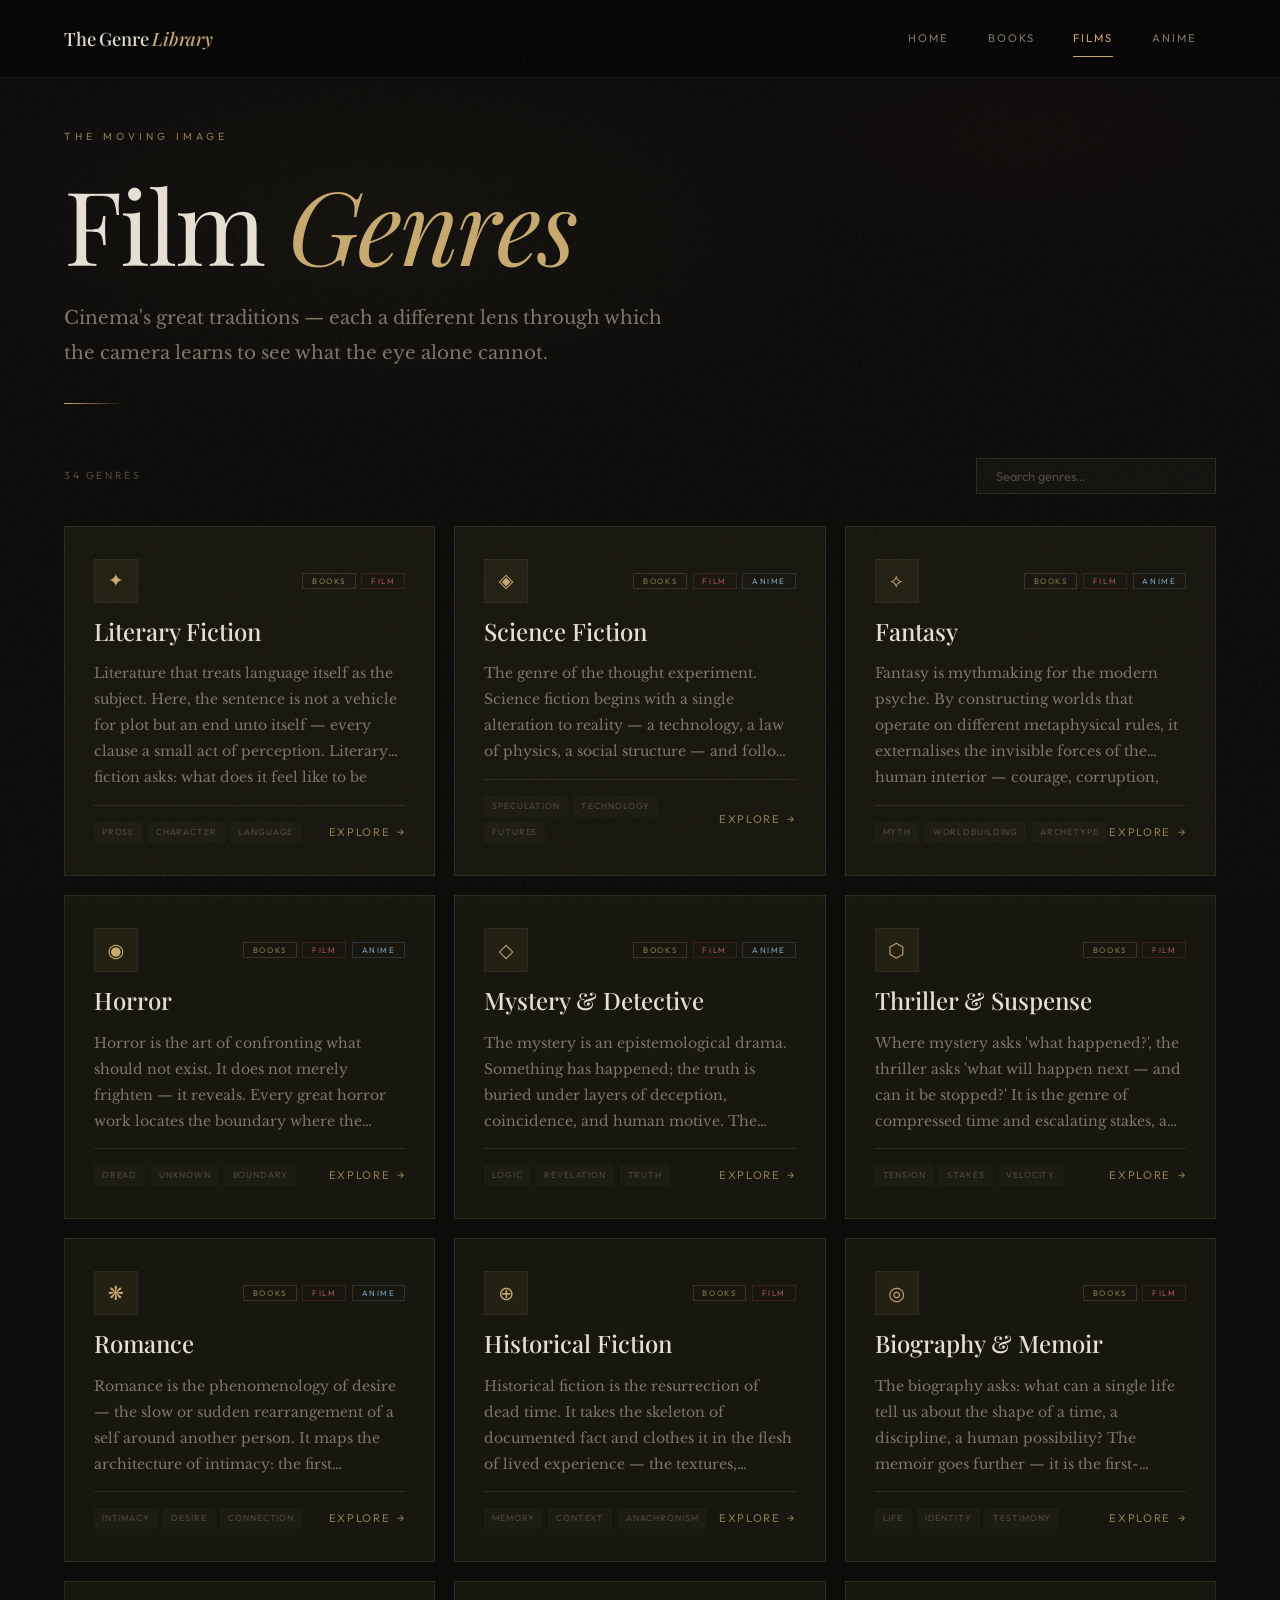
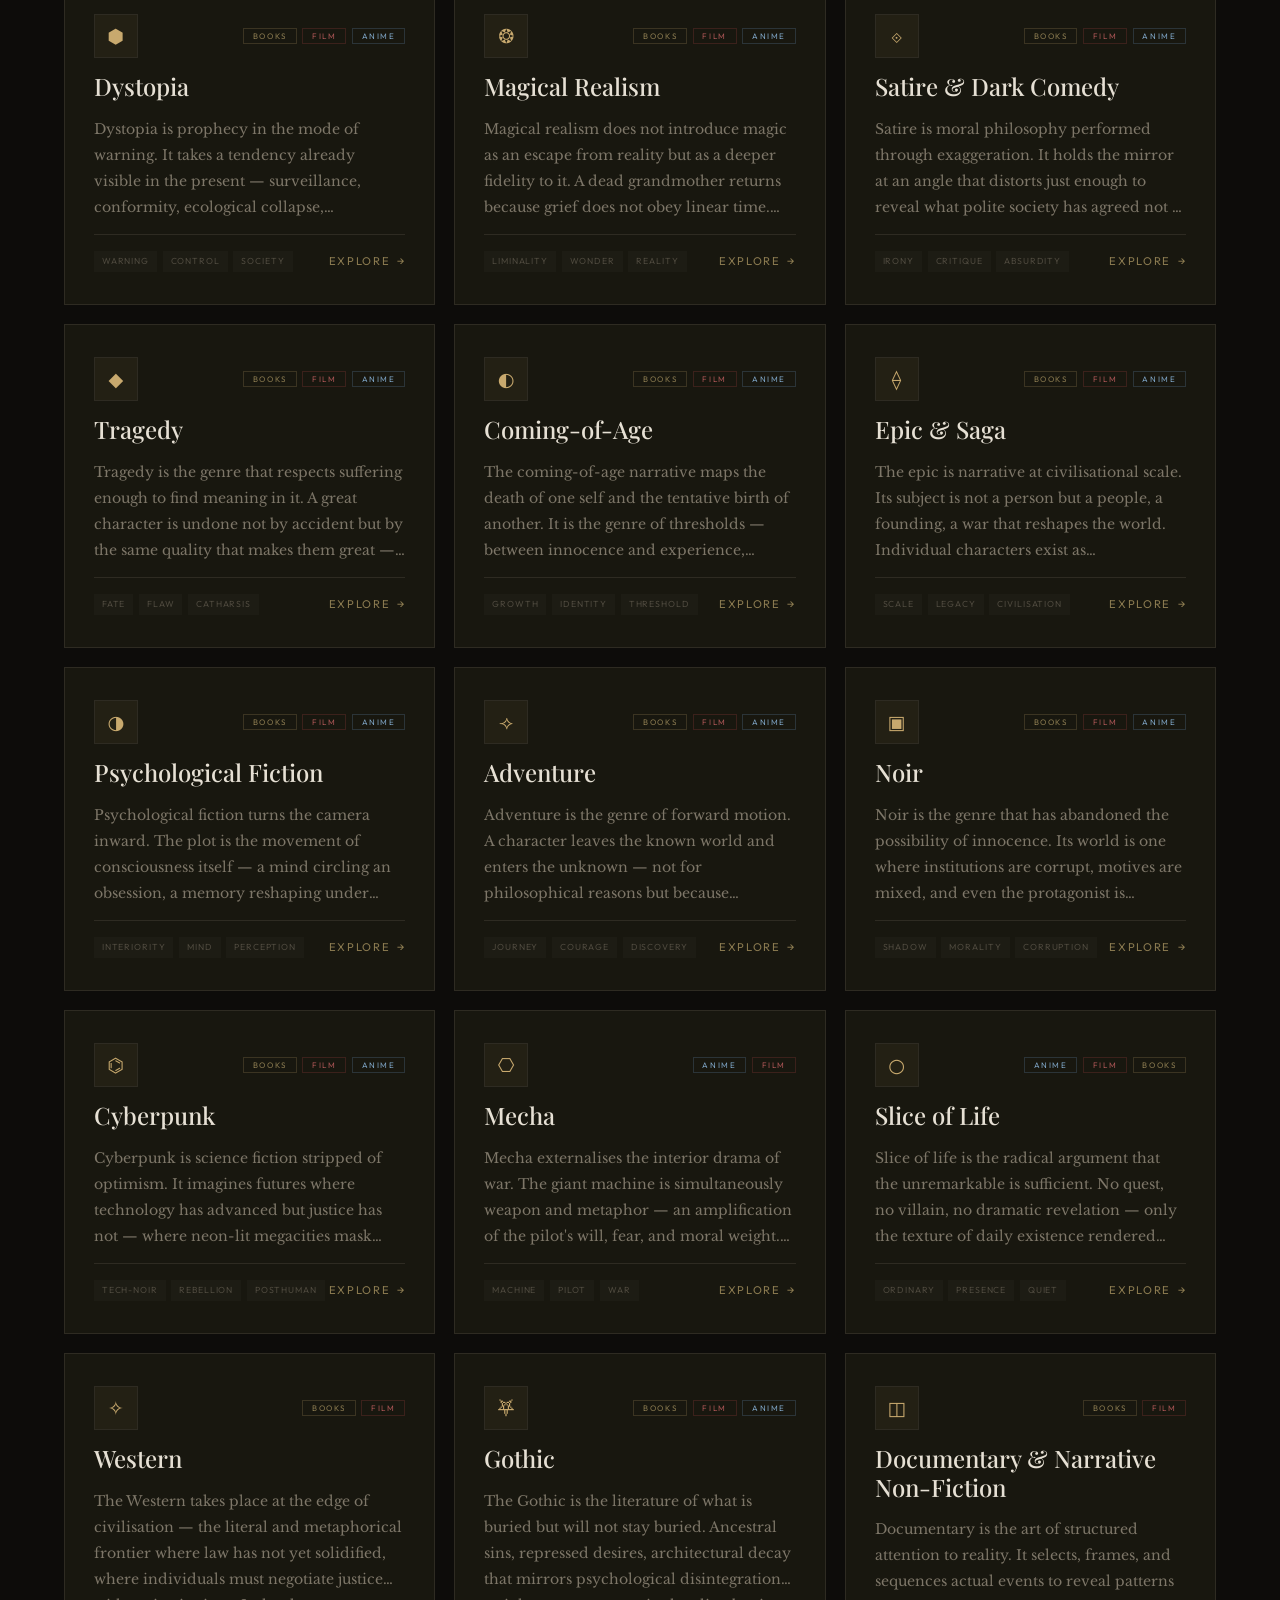
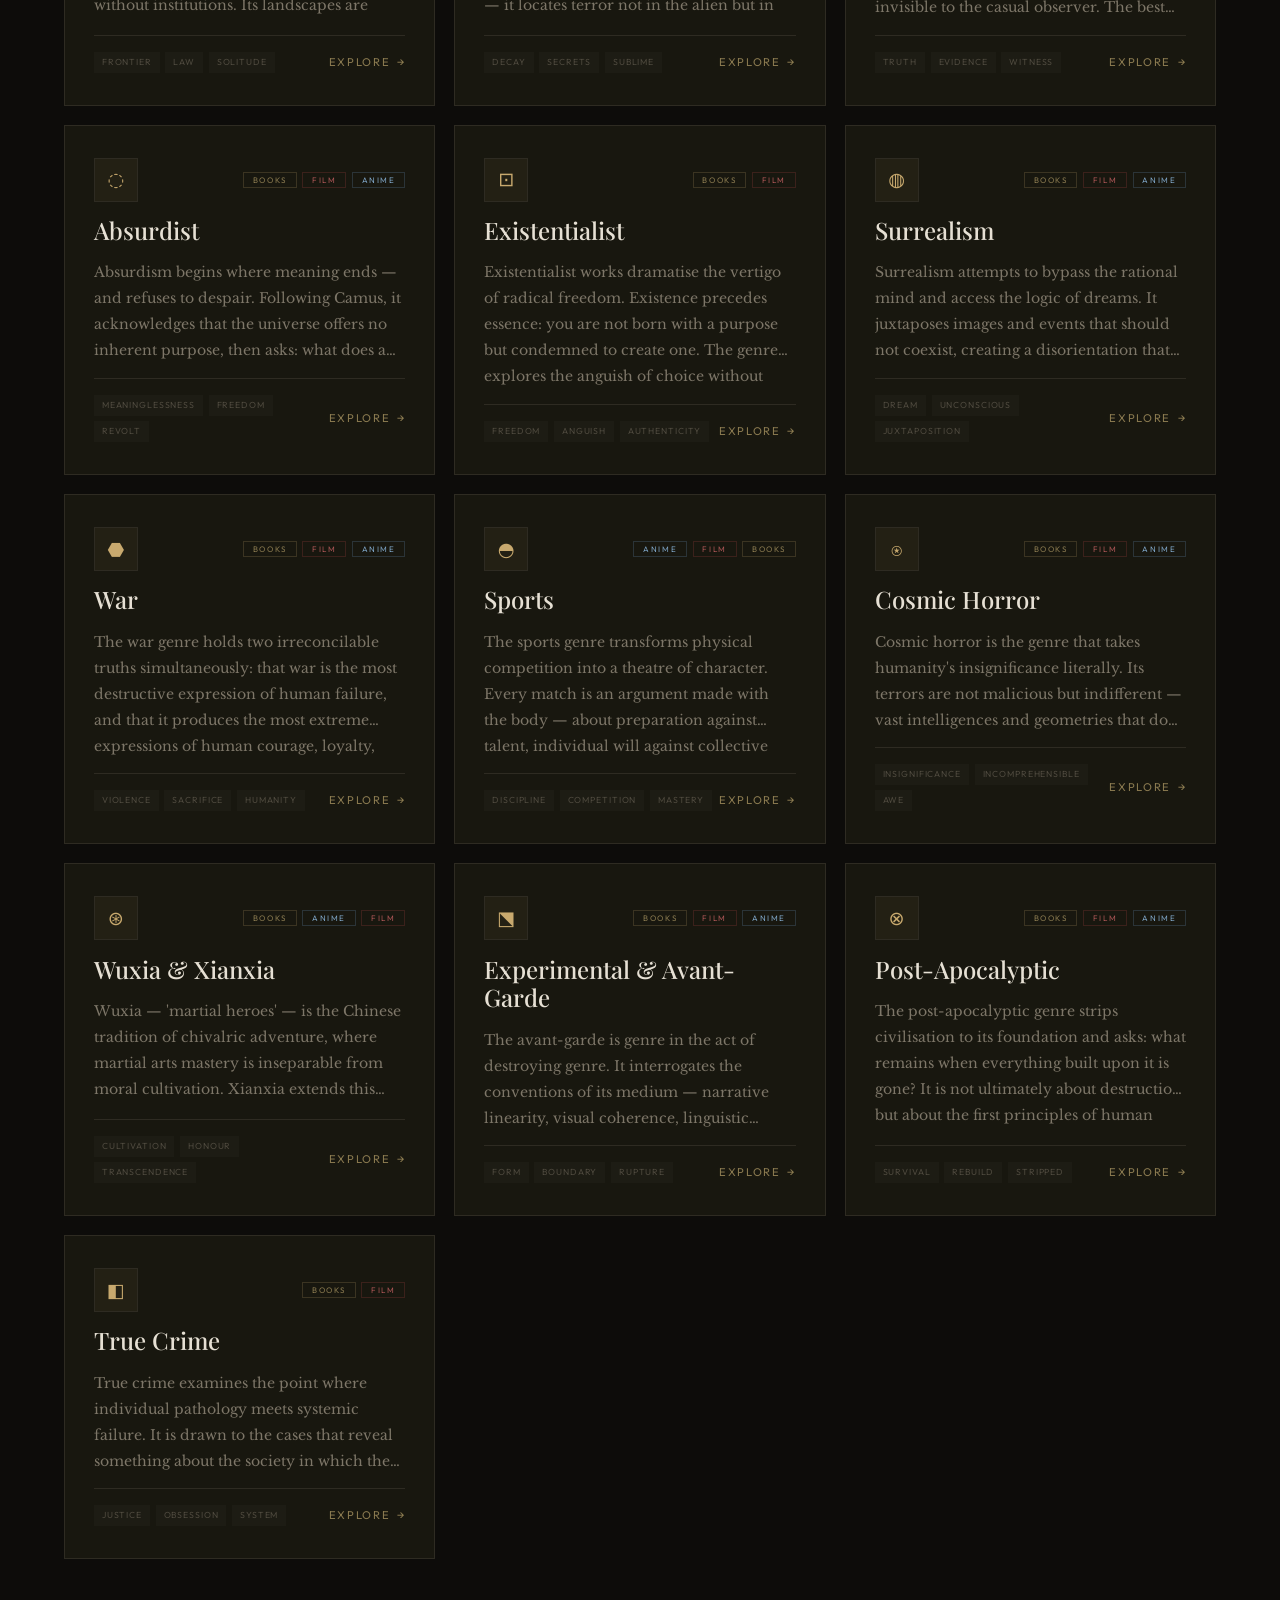
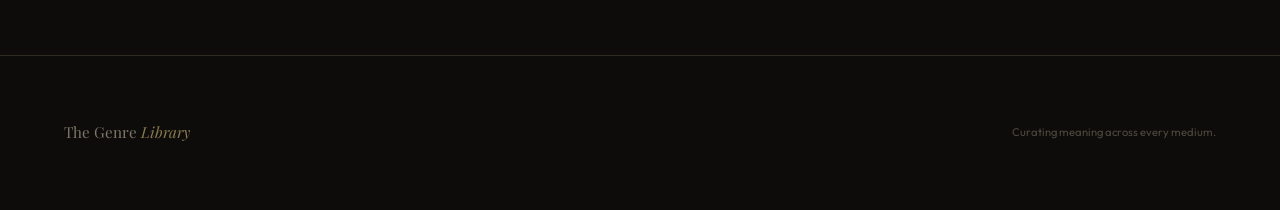
==== films.html @ d83ec00e "Rename Films.html to films.html" ====
<!DOCTYPE html>
<html lang="en">
<head>
  <meta charset="UTF-8">
  <meta name="viewport" content="width=device-width, initial-scale=1.0">
  <title>Film Genres — The Genre Library</title>
  <style>
/* ═══════════════════════════════════════════
   THE GENRE LIBRARY — Global Stylesheet
   Aesthetic: Literary Editorial / Art-House Cinema
   ═══════════════════════════════════════════ */

@import url('https://fonts.googleapis.com/css2?family=Playfair+Display:ital,wght@0,400;0,500;0,600;0,700;0,800;1,400;1,500;1,600&family=Libre+Baskerville:ital,wght@0,400;0,700;1,400&family=Outfit:wght@200;300;400;500;600;700&display=swap');

*, *::before, *::after { margin: 0; padding: 0; box-sizing: border-box; }

:root {
  --bg-deep: #080706;
  --bg: #0d0c0a;
  --bg-elevated: #141310;
  --bg-card: #18170f;
  --bg-card-hover: #1e1d14;
  --surface: #222018;
  --border: #2e2b22;
  --border-light: #3a362a;
  --gold: #c8a96e;
  --gold-bright: #dfc08a;
  --gold-dim: #8a7a50;
  --gold-faint: rgba(200,169,110,0.06);
  --crimson: #8b3a3a;
  --crimson-soft: #a85454;
  --text: #e6e0d4;
  --text-secondary: #b5ad9e;
  --text-dim: #7d7668;
  --text-muted: #4e493e;
  --display: 'Playfair Display', Georgia, serif;
  --serif: 'Libre Baskerville', Georgia, serif;
  --sans: 'Outfit', system-ui, sans-serif;
  --ease-out-expo: cubic-bezier(0.16, 1, 0.3, 1);
  --ease-out-quart: cubic-bezier(0.25, 1, 0.5, 1);
}

html {
  scroll-behavior: smooth;
  scrollbar-width: thin;
  scrollbar-color: var(--gold-dim) var(--bg);
}

body {
  background: var(--bg);
  color: var(--text);
  font-family: var(--sans);
  line-height: 1.7;
  -webkit-font-smoothing: antialiased;
  -moz-osx-font-smoothing: grayscale;
  overflow-x: hidden;
  min-height: 100vh;
}

/* ── Film Grain Overlay ── */
body::after {
  content: '';
  position: fixed;
  inset: 0;
  pointer-events: none;
  z-index: 9999;
  opacity: 0.025;
  background-image: url("data:image/svg+xml,%3Csvg viewBox='0 0 256 256' xmlns='http://www.w3.org/2000/svg'%3E%3Cfilter id='n'%3E%3CfeTurbulence type='fractalNoise' baseFrequency='0.9' numOctaves='4' stitchTiles='stitch'/%3E%3C/filter%3E%3Crect width='100%25' height='100%25' filter='url(%23n)'/%3E%3C/svg%3E");
  background-repeat: repeat;
}

/* ═══ SELECTION ═══ */
::selection {
  background: var(--gold);
  color: var(--bg);
}

/* ═══ NAVIGATION ═══ */
.site-nav {
  position: fixed;
  top: 0; left: 0; right: 0;
  z-index: 1000;
  display: flex;
  align-items: center;
  justify-content: space-between;
  padding: 1.2rem clamp(1.5rem, 5vw, 4rem);
  background: rgba(8,7,6,0.85);
  backdrop-filter: blur(20px) saturate(1.5);
  -webkit-backdrop-filter: blur(20px) saturate(1.5);
  border-bottom: 1px solid rgba(46,43,34,0.5);
  transition: all 0.4s;
}

.nav-logo {
  font-family: var(--display);
  font-size: 1.15rem;
  font-weight: 500;
  color: var(--text);
  text-decoration: none;
  letter-spacing: -0.01em;
  transition: color 0.3s;
}

.nav-logo em {
  font-style: italic;
  color: var(--gold);
}

.nav-logo:hover { color: var(--gold-bright); }

.nav-links {
  display: flex;
  align-items: center;
  gap: 0;
}

.nav-link {
  font-family: var(--sans);
  font-size: 0.7rem;
  font-weight: 400;
  letter-spacing: 0.18em;
  text-transform: uppercase;
  color: var(--text-dim);
  text-decoration: none;
  padding: 0.6rem 1.2rem;
  position: relative;
  transition: color 0.3s;
}

.nav-link::after {
  content: '';
  position: absolute;
  bottom: 0; left: 1.2rem; right: 1.2rem;
  height: 1px;
  background: var(--gold);
  transform: scaleX(0);
  transform-origin: right;
  transition: transform 0.4s var(--ease-out-expo);
}

.nav-link:hover { color: var(--text-secondary); }
.nav-link:hover::after { transform: scaleX(1); transform-origin: left; }
.nav-link.active { color: var(--gold); }
.nav-link.active::after { transform: scaleX(1); }

/* ── Mobile Nav ── */
.nav-toggle {
  display: none;
  background: none;
  border: none;
  cursor: pointer;
  width: 28px; height: 20px;
  position: relative;
}

.nav-toggle span {
  display: block;
  width: 100%;
  height: 1.5px;
  background: var(--text-dim);
  position: absolute;
  left: 0;
  transition: all 0.3s;
}

.nav-toggle span:nth-child(1) { top: 0; }
.nav-toggle span:nth-child(2) { top: 50%; transform: translateY(-50%); }
.nav-toggle span:nth-child(3) { bottom: 0; }

@media (max-width: 720px) {
  .nav-toggle { display: block; }
  .nav-links {
    position: fixed;
    inset: 0;
    background: rgba(8,7,6,0.97);
    backdrop-filter: blur(30px);
    flex-direction: column;
    justify-content: center;
    gap: 0.5rem;
    opacity: 0;
    pointer-events: none;
    transition: opacity 0.4s;
  }
  .nav-links.open { opacity: 1; pointer-events: all; }
  .nav-link { font-size: 1rem; padding: 1rem 2rem; }
}

/* ═══ PAGE HEADER (medium pages) ═══ */
.page-header {
  padding: clamp(8rem, 14vh, 12rem) clamp(1.5rem, 5vw, 6rem) clamp(3rem, 6vh, 5rem);
  position: relative;
  overflow: hidden;
}

.page-header::before {
  content: '';
  position: absolute;
  inset: 0;
  background:
    radial-gradient(ellipse 50% 60% at 30% 50%, rgba(200,169,110,0.04) 0%, transparent 70%),
    radial-gradient(ellipse 40% 40% at 80% 30%, rgba(139,58,58,0.03) 0%, transparent 60%);
  pointer-events: none;
}

.page-header .header-label {
  font-family: var(--sans);
  font-size: 0.65rem;
  letter-spacing: 0.4em;
  text-transform: uppercase;
  color: var(--gold-dim);
  margin-bottom: 1.5rem;
  opacity: 0;
  animation: fadeUp 0.8s 0.1s forwards;
}

.page-header h1 {
  font-family: var(--display);
  font-size: clamp(3rem, 8vw, 6.5rem);
  font-weight: 400;
  line-height: 1.05;
  letter-spacing: -0.02em;
  opacity: 0;
  animation: fadeUp 0.8s 0.25s forwards;
}

.page-header h1 em {
  font-style: italic;
  color: var(--gold);
}

.page-header .header-desc {
  font-family: var(--serif);
  font-size: clamp(0.95rem, 2vw, 1.15rem);
  font-weight: 400;
  color: var(--text-dim);
  max-width: 600px;
  margin-top: 1.5rem;
  line-height: 1.9;
  opacity: 0;
  animation: fadeUp 0.8s 0.4s forwards;
}

/* horizontal decorative line */
.page-header .header-line {
  width: 60px;
  height: 1px;
  background: linear-gradient(90deg, var(--gold), transparent);
  margin-top: 2rem;
  opacity: 0;
  animation: fadeUp 0.8s 0.55s forwards;
}

/* ═══ GENRE GRID ═══ */
.grid-controls {
  padding: 0 clamp(1.5rem, 5vw, 6rem);
  display: flex;
  align-items: center;
  justify-content: space-between;
  flex-wrap: wrap;
  gap: 1rem;
  margin-bottom: 2rem;
}

.grid-count {
  font-size: 0.65rem;
  letter-spacing: 0.25em;
  text-transform: uppercase;
  color: var(--text-muted);
}

.grid-search {
  background: var(--bg-elevated);
  border: 1px solid var(--border);
  color: var(--text-secondary);
  font-family: var(--sans);
  font-size: 0.8rem;
  padding: 0.55rem 1.2rem;
  width: 240px;
  outline: none;
  transition: border-color 0.3s;
}

.grid-search::placeholder { color: var(--text-muted); }
.grid-search:focus { border-color: var(--gold-dim); }

.genre-grid {
  padding: 0 clamp(1.5rem, 5vw, 6rem) 6rem;
  display: grid;
  grid-template-columns: repeat(auto-fill, minmax(360px, 1fr));
  gap: 1.2rem;
}

@media (max-width: 500px) {
  .genre-grid { grid-template-columns: 1fr; }
}

/* ═══ GENRE CARD ═══ */
.genre-card {
  background: var(--bg-card);
  border: 1px solid var(--border);
  padding: 2rem 1.8rem;
  position: relative;
  overflow: hidden;
  text-decoration: none;
  color: inherit;
  display: flex;
  flex-direction: column;
  gap: 0.9rem;
  transition: all 0.5s var(--ease-out-expo);
  opacity: 0;
  transform: translateY(16px);
}

.genre-card.visible {
  opacity: 1;
  transform: translateY(0);
}

.genre-card::before {
  content: '';
  position: absolute;
  top: 0; left: 0;
  width: 100%; height: 2px;
  background: linear-gradient(90deg, var(--gold), var(--crimson-soft), transparent);
  opacity: 0;
  transition: opacity 0.5s;
}

.genre-card::after {
  content: '';
  position: absolute;
  inset: 0;
  background: radial-gradient(ellipse at 20% 20%, rgba(200,169,110,0.03) 0%, transparent 60%);
  opacity: 0;
  transition: opacity 0.5s;
}

.genre-card:hover {
  background: var(--bg-card-hover);
  border-color: var(--border-light);
  transform: translateY(-6px);
  box-shadow: 0 24px 80px rgba(0,0,0,0.5), 0 0 0 1px rgba(200,169,110,0.05);
}

.genre-card:hover::before { opacity: 1; }
.genre-card:hover::after { opacity: 1; }

.card-row-top {
  display: flex;
  align-items: center;
  justify-content: space-between;
  position: relative;
  z-index: 1;
}

.card-icon {
  width: 44px; height: 44px;
  display: flex;
  align-items: center;
  justify-content: center;
  font-size: 1.2rem;
  border: 1px solid var(--border);
  background: var(--gold-faint);
  color: var(--gold);
  flex-shrink: 0;
}

.card-badges {
  display: flex;
  gap: 0.35rem;
}

.card-badge {
  font-size: 0.5rem;
  letter-spacing: 0.2em;
  text-transform: uppercase;
  color: var(--text-muted);
  border: 1px solid var(--border);
  padding: 0.2rem 0.55rem;
  line-height: 1;
}

.card-badge.books { border-color: rgba(200,169,110,0.2); color: var(--gold-dim); }
.card-badge.film { border-color: rgba(139,58,58,0.3); color: var(--crimson-soft); }
.card-badge.anime { border-color: rgba(100,140,180,0.25); color: #7ba0c0; }

.card-title {
  font-family: var(--display);
  font-size: 1.5rem;
  font-weight: 500;
  color: var(--text);
  line-height: 1.2;
  position: relative;
  z-index: 1;
}

.card-def {
  font-family: var(--serif);
  font-size: 0.88rem;
  font-weight: 400;
  color: var(--text-dim);
  line-height: 1.85;
  flex-grow: 1;
  position: relative;
  z-index: 1;
  /* Show 3 lines, truncate */
  display: -webkit-box;
  -webkit-line-clamp: 4;
  -webkit-box-orient: vertical;
  overflow: hidden;
}

.card-bottom {
  display: flex;
  align-items: center;
  justify-content: space-between;
  padding-top: 1rem;
  border-top: 1px solid var(--border);
  position: relative;
  z-index: 1;
}

.card-tags {
  display: flex;
  gap: 0.35rem;
  flex-wrap: wrap;
}

.card-tag {
  font-size: 0.55rem;
  letter-spacing: 0.1em;
  text-transform: uppercase;
  color: var(--text-muted);
  background: rgba(255,255,255,0.02);
  padding: 0.18rem 0.5rem;
}

.card-arrow {
  font-size: 0.7rem;
  letter-spacing: 0.15em;
  text-transform: uppercase;
  color: var(--gold-dim);
  transition: all 0.3s;
  display: flex;
  align-items: center;
  gap: 0.4rem;
}

.card-arrow::after {
  content: '→';
  transition: transform 0.3s var(--ease-out-expo);
}

.genre-card:hover .card-arrow { color: var(--gold); }
.genre-card:hover .card-arrow::after { transform: translateX(4px); }

/* ═══ GENRE DETAIL PAGE ═══ */
.genre-detail {
  padding: clamp(8rem, 14vh, 12rem) clamp(1.5rem, 5vw, 8rem) 4rem;
  max-width: 900px;
  margin: 0 auto;
}

.genre-detail .back-link {
  font-size: 0.65rem;
  letter-spacing: 0.25em;
  text-transform: uppercase;
  color: var(--text-muted);
  text-decoration: none;
  display: inline-flex;
  align-items: center;
  gap: 0.5rem;
  margin-bottom: 2.5rem;
  transition: color 0.3s;
}

.genre-detail .back-link:hover { color: var(--gold); }

.genre-detail .detail-icon {
  font-size: 2.5rem;
  margin-bottom: 1.5rem;
  display: block;
}

.genre-detail h1 {
  font-family: var(--display);
  font-size: clamp(2.5rem, 6vw, 4.5rem);
  font-weight: 500;
  line-height: 1.1;
  margin-bottom: 1rem;
}

.genre-detail .detail-badges {
  display: flex;
  gap: 0.5rem;
  margin-bottom: 2.5rem;
}

.genre-detail .detail-def {
  font-family: var(--serif);
  font-size: clamp(1.05rem, 2.2vw, 1.2rem);
  font-weight: 400;
  color: var(--text-secondary);
  line-height: 2;
  margin-bottom: 3rem;
}

.detail-section {
  margin-top: 3rem;
  padding-top: 2.5rem;
  border-top: 1px solid var(--border);
}

.detail-section h2 {
  font-family: var(--sans);
  font-size: 0.65rem;
  letter-spacing: 0.35em;
  text-transform: uppercase;
  color: var(--gold-dim);
  margin-bottom: 1.5rem;
}

.review-placeholder {
  font-family: var(--serif);
  font-size: 1rem;
  color: var(--text-muted);
  font-style: italic;
  padding: 2.5rem 2rem;
  border: 1px dashed var(--border);
  text-align: center;
  line-height: 1.8;
}

.related-tags {
  display: flex;
  flex-wrap: wrap;
  gap: 0.5rem;
  margin-top: 1.5rem;
}

.related-tag {
  font-size: 0.7rem;
  letter-spacing: 0.1em;
  color: var(--text-dim);
  border: 1px solid var(--border);
  padding: 0.4rem 1rem;
  text-transform: uppercase;
  transition: all 0.3s;
}

.related-tag:hover {
  border-color: var(--gold-dim);
  color: var(--gold);
}

/* ═══ HERO (index) ═══ */
.hero {
  min-height: 100vh;
  display: flex;
  flex-direction: column;
  justify-content: center;
  align-items: center;
  text-align: center;
  padding: 4rem 2rem;
  position: relative;
  overflow: hidden;
}

.hero::before {
  content: '';
  position: absolute;
  inset: 0;
  background:
    radial-gradient(ellipse 50% 45% at 50% 40%, rgba(200,169,110,0.05) 0%, transparent 70%),
    radial-gradient(ellipse 60% 50% at 20% 80%, rgba(139,58,58,0.03) 0%, transparent 60%),
    radial-gradient(ellipse 30% 30% at 80% 20%, rgba(200,169,110,0.02) 0%, transparent 50%);
  pointer-events: none;
}

/* decorative giant letter */
.hero::after {
  content: 'G';
  position: absolute;
  font-family: var(--display);
  font-size: clamp(20rem, 40vw, 50rem);
  font-weight: 800;
  color: rgba(200,169,110,0.015);
  top: 50%; left: 50%;
  transform: translate(-50%, -50%);
  pointer-events: none;
  line-height: 1;
}

.hero-label {
  font-family: var(--sans);
  font-size: 0.65rem;
  letter-spacing: 0.45em;
  text-transform: uppercase;
  color: var(--gold-dim);
  margin-bottom: 2rem;
  opacity: 0; animation: fadeUp 0.9s 0.2s forwards;
}

.hero h1 {
  font-family: var(--display);
  font-size: clamp(3.5rem, 10vw, 9rem);
  font-weight: 400;
  line-height: 1.02;
  letter-spacing: -0.025em;
  opacity: 0; animation: fadeUp 0.9s 0.35s forwards;
}

.hero h1 em { font-style: italic; color: var(--gold); }

.hero-sub {
  font-family: var(--serif);
  font-size: clamp(0.95rem, 2vw, 1.15rem);
  font-weight: 400;
  color: var(--text-dim);
  max-width: 540px;
  margin-top: 1.8rem;
  line-height: 1.9;
  opacity: 0; animation: fadeUp 0.9s 0.5s forwards;
}

.hero-cta {
  display: flex;
  gap: 1rem;
  margin-top: 3.5rem;
  flex-wrap: wrap;
  justify-content: center;
  opacity: 0; animation: fadeUp 0.9s 0.65s forwards;
}

.hero-cta a {
  font-family: var(--sans);
  font-size: 0.7rem;
  letter-spacing: 0.18em;
  text-transform: uppercase;
  text-decoration: none;
  padding: 0.85rem 2.2rem;
  transition: all 0.4s var(--ease-out-expo);
  position: relative;
}

.cta-primary {
  background: var(--gold);
  color: var(--bg);
  font-weight: 600;
}

.cta-primary:hover {
  background: var(--gold-bright);
  transform: translateY(-2px);
  box-shadow: 0 8px 30px rgba(200,169,110,0.2);
}

.cta-secondary {
  border: 1px solid var(--border);
  color: var(--text-dim);
}

.cta-secondary:hover {
  border-color: var(--gold-dim);
  color: var(--gold);
}

.scroll-indicator {
  position: absolute;
  bottom: 2.5rem;
  left: 50%; transform: translateX(-50%);
  display: flex;
  flex-direction: column;
  align-items: center;
  gap: 0.6rem;
  opacity: 0; animation: fadeUp 0.9s 1s forwards;
}

.scroll-indicator span {
  font-size: 0.55rem;
  letter-spacing: 0.3em;
  text-transform: uppercase;
  color: var(--text-muted);
}

.scroll-bar {
  width: 1px; height: 36px;
  background: linear-gradient(to bottom, var(--gold-dim), transparent);
  animation: scrollPulse 2.5s ease-in-out infinite;
}

/* ═══ HOME SECTIONS ═══ */
.home-section {
  padding: 5rem clamp(1.5rem, 5vw, 6rem);
  border-top: 1px solid var(--border);
}

.home-section .section-top {
  display: flex;
  align-items: baseline;
  justify-content: space-between;
  flex-wrap: wrap;
  gap: 1rem;
  margin-bottom: 2.5rem;
}

.home-section h2 {
  font-family: var(--display);
  font-size: clamp(1.8rem, 4vw, 2.5rem);
  font-weight: 400;
}

.home-section h2 em { font-style: italic; color: var(--gold); }

.section-link {
  font-size: 0.65rem;
  letter-spacing: 0.2em;
  text-transform: uppercase;
  color: var(--gold-dim);
  text-decoration: none;
  display: flex;
  align-items: center;
  gap: 0.4rem;
  transition: color 0.3s;
}

.section-link:hover { color: var(--gold); }

.home-grid {
  display: grid;
  grid-template-columns: repeat(auto-fill, minmax(340px, 1fr));
  gap: 1.2rem;
}

@media (max-width: 500px) {
  .home-grid { grid-template-columns: 1fr; }
}

/* ═══ STATS BAR ═══ */
.stats-bar {
  display: grid;
  grid-template-columns: repeat(auto-fit, minmax(180px, 1fr));
  gap: 1px;
  background: var(--border);
  border-top: 1px solid var(--border);
  border-bottom: 1px solid var(--border);
}

.stat-item {
  background: var(--bg-elevated);
  padding: 2.5rem 2rem;
  text-align: center;
}

.stat-number {
  font-family: var(--display);
  font-size: 2.8rem;
  font-weight: 400;
  color: var(--gold);
  line-height: 1;
}

.stat-label {
  font-size: 0.6rem;
  letter-spacing: 0.25em;
  text-transform: uppercase;
  color: var(--text-muted);
  margin-top: 0.6rem;
}

/* ═══ FOOTER ═══ */
.site-footer {
  padding: 4rem clamp(1.5rem, 5vw, 6rem);
  border-top: 1px solid var(--border);
  display: flex;
  align-items: center;
  justify-content: space-between;
  flex-wrap: wrap;
  gap: 1rem;
}

.footer-brand {
  font-family: var(--display);
  font-size: 0.95rem;
  color: var(--text-dim);
}

.footer-brand em { font-style: italic; color: var(--gold-dim); }

.footer-note {
  font-size: 0.7rem;
  color: var(--text-muted);
}

/* ═══ ANIMATIONS ═══ */
@keyframes fadeUp {
  from { opacity: 0; transform: translateY(18px); }
  to { opacity: 1; transform: translateY(0); }
}

@keyframes scrollPulse {
  0%, 100% { opacity: 0.2; }
  50% { opacity: 0.8; }
}

/* ═══ NO RESULTS ═══ */
.no-results {
  grid-column: 1 / -1;
  text-align: center;
  padding: 4rem 2rem;
  font-family: var(--serif);
  font-style: italic;
  color: var(--text-muted);
  font-size: 1rem;
}

/* ═══ PAGE TRANSITION ═══ */
.page-content {
  animation: pageIn 0.6s var(--ease-out-expo);
}

@keyframes pageIn {
  from { opacity: 0; }
  to { opacity: 1; }
}

</style>
</head>
<body>
  <nav class="site-nav">
    <a href="index.html" class="nav-logo">The Genre <em>Library</em></a>
    <button class="nav-toggle"><span></span><span></span><span></span></button>
    <div class="nav-links">
      <a href="index.html" class="nav-link" data-page="home">Home</a>
      <a href="books.html" class="nav-link" data-page="books">Books</a>
      <a href="films.html" class="nav-link" data-page="films">Films</a>
      <a href="anime.html" class="nav-link" data-page="anime">Anime</a>
    </div>
  </nav>

  <div class="page-content">
    <header class="page-header">
      <p class="header-label">The Moving Image</p>
      <h1>Film <em>Genres</em></h1>
      <p class="header-desc">Cinema's great traditions — each a different lens through which the camera learns to see what the eye alone cannot.</p>
      <div class="header-line"></div>
    </header>

    <div class="grid-controls">
      <span class="grid-count" id="count"></span>
      <input type="text" class="grid-search" id="search" placeholder="Search genres…">
    </div>

    <div class="genre-grid" id="grid"></div>

    <footer class="site-footer">
      <div class="footer-brand">The Genre <em>Library</em></div>
      <div class="footer-note">Curating meaning across every medium.</div>
    </footer>
  </div>

  <script>
// ═══════════════════════════════════════════
// THE GENRE LIBRARY — Genre Data
// ═══════════════════════════════════════════

const GENRES = [
  // ─── LITERARY & PROSE ───
  {
    id: "literary-fiction",
    title: "Literary Fiction",
    icon: "✦",
    medium: ["books", "film"],
    tags: ["prose", "character", "language"],
    definition: "Literature that treats language itself as the subject. Here, the sentence is not a vehicle for plot but an end unto itself — every clause a small act of perception. Literary fiction asks: what does it feel like to be conscious, to notice, to fail at understanding another person? It is prose that slows time.",
    extended: "The distinction between literary and genre fiction is not one of quality but of orientation. Genre fiction optimises for the satisfaction of pattern — the mystery solved, the quest completed, the lovers united. Literary fiction optimises for the quality of attention. It trades the momentum of plot for the density of observation, asking the reader to inhabit a moment rather than race toward a resolution. At its best, it makes the familiar strange and the strange recognisable. At its worst, it mistakes obscurity for depth. The tradition runs from Flaubert's obsessive sentences through Woolf's interior cathedrals to the quiet devastations of Marilynne Robinson."
  },
  {
    id: "science-fiction",
    title: "Science Fiction",
    icon: "◈",
    medium: ["books", "film", "anime"],
    tags: ["speculation", "technology", "futures"],
    definition: "The genre of the thought experiment. Science fiction begins with a single alteration to reality — a technology, a law of physics, a social structure — and follows its consequences with rigorous honesty. It is philosophy performed in narrative: not 'what is?' but 'what if?' and more importantly, 'what then?'",
    extended: "Science fiction is the only literary form that takes the future seriously as a subject. All other genres are set in the past or present, even when they pretend otherwise. SF alone asks: if this trend continues, if this invention arrives, if this boundary is crossed — what kind of world results, and what kind of people inhabit it? The genre's power lies not in prediction (it is almost always wrong about specifics) but in rehearsal. It lets civilisations practice their responses to change before the change arrives. From Wells to Asimov to Le Guin to Liu Cixin, the tradition's great works are those that change how their readers think about the present by showing them a future they hadn't considered."
  },
  {
    id: "fantasy",
    title: "Fantasy",
    icon: "⟡",
    medium: ["books", "film", "anime"],
    tags: ["myth", "worldbuilding", "archetype"],
    definition: "Fantasy is mythmaking for the modern psyche. By constructing worlds that operate on different metaphysical rules, it externalises the invisible forces of the human interior — courage, corruption, fate, free will. The dragon is never just a dragon. It is whatever we have not yet dared to face.",
    extended: "Where science fiction extrapolates from the known, fantasy generates from the imagined. Its raw materials are the archetypes of collective myth: the journey into the underworld, the reluctant hero, the corrupting ring of power, the mentor who must be surpassed. Tolkien understood that these were not escapist tropes but psychological truths dressed in narrative clothing. The best fantasy worldbuilding is not an exercise in cartography but in metaphysics — it asks what kind of universe would make certain virtues necessary and certain temptations irresistible. The genre ranges from the epic (Tolkien, Jordan, Sanderson) to the intimate (Le Guin, McKillip) to the subversive (Miéville, Abercrombie), but its constant is the insistence that reality is larger than what materialism admits."
  },
  {
    id: "horror",
    title: "Horror",
    icon: "◉",
    medium: ["books", "film", "anime"],
    tags: ["dread", "unknown", "boundary"],
    definition: "Horror is the art of confronting what should not exist. It does not merely frighten — it reveals. Every great horror work locates the boundary where the familiar dissolves into the incomprehensible, where the self meets something it cannot absorb. It is the genre that takes the question 'what lies beyond understanding?' with absolute seriousness.",
    extended: "Horror's philosophical ancestor is the concept of the sublime — that which exceeds the mind's capacity to contain it. But where Romantic sublimity was awe-struck by mountains and storms, horror is awe-struck by wrongness: the face that almost looks human, the house that has too many rooms, the silence that has texture. Its deepest works (Shirley Jackson, Thomas Ligotti, Junji Ito) are not about monsters but about the fragility of the categories we use to make the world safe — inside/outside, alive/dead, self/other. When these categories fail, horror begins. The genre endures because those categories are always failing, and we need stories that acknowledge it."
  },
  {
    id: "mystery-detective",
    title: "Mystery & Detective",
    icon: "◇",
    medium: ["books", "film", "anime"],
    tags: ["logic", "revelation", "truth"],
    definition: "The mystery is an epistemological drama. Something has happened; the truth is buried under layers of deception, coincidence, and human motive. The detective is a philosopher of the particular — reconstructing reality from fragments, proving that the world, however chaotic, is ultimately knowable. The reveal is not merely a surprise; it is an argument for order.",
    extended: "The detective story is the Enlightenment's favourite genre. It enshrines the belief that reason, properly applied, can penetrate any darkness. From Poe's Dupin through Doyle's Holmes to Christie's Poirot, the tradition celebrates the mind that sees what others miss. But the genre's evolution has complicated this faith. Hardboiled mysteries (Chandler, Hammett) introduced a world where the solution brings no satisfaction because the corruption runs too deep. Contemporary mysteries (Tana French, Stieg Larsson) often reveal that the greatest mystery is not 'who did it?' but 'why does it matter?' The genre's deepest pleasure is not the surprise of the reveal but the architecture of its construction — the feeling that every detail was placed with intent."
  },
  {
    id: "thriller-suspense",
    title: "Thriller & Suspense",
    icon: "⬡",
    medium: ["books", "film"],
    tags: ["tension", "stakes", "velocity"],
    definition: "Where mystery asks 'what happened?', the thriller asks 'what will happen next — and can it be stopped?' It is the genre of compressed time and escalating stakes, a narrative engine built on the tension between knowledge and helplessness. The reader knows the danger before the character does, and that dramatic irony is the source of its unbearable momentum.",
    extended: "Hitchcock called it the bomb under the table: the audience sees it, the characters don't, and the resulting tension is almost physical. The thriller is the most embodied of genres — it aims for the pulse, the held breath, the involuntary lean forward. But the best thrillers (le Carré, Highsmith, Denis Villeneuve's films) understand that mere danger is not suspense. True suspense requires moral complexity — a protagonist whose choices are constrained, whose values are tested, whose victory would cost something essential. The ticking clock is a structure, not a subject. The subject is always: what would you sacrifice to survive?"
  },
  {
    id: "romance",
    title: "Romance",
    icon: "❋",
    medium: ["books", "film", "anime"],
    tags: ["intimacy", "desire", "connection"],
    definition: "Romance is the phenomenology of desire — the slow or sudden rearrangement of a self around another person. It maps the architecture of intimacy: the first recognition, the obstacles that clarify longing, the surrender that is also a becoming. At its best, romance argues that love is not escape from the self but its most demanding expansion.",
    extended: "Romance is the most dismissed and most read genre in literature, a paradox that reveals more about cultural prejudices than about the genre itself. Its emotional logic is precise: two people who need each other must overcome the barriers (internal and external) that prevent their union. The 'happily ever after' is not naïveté — it is a structural commitment, a promise that the narrative will honour the emotional investment of its reader. The genre's range is vast, from Austen's social precision to Heyer's historical wit to contemporary authors like Talia Hibbert and Casey McQuiston. The best romance writers understand that falling in love is the most psychologically complex event in ordinary human life, and they render that complexity with the seriousness it deserves."
  },
  {
    id: "historical-fiction",
    title: "Historical Fiction",
    icon: "⊕",
    medium: ["books", "film"],
    tags: ["memory", "context", "anachronism"],
    definition: "Historical fiction is the resurrection of dead time. It takes the skeleton of documented fact and clothes it in the flesh of lived experience — the textures, anxieties, and assumptions that no archive can preserve. It reveals that the past was not inevitable; it was as uncertain, as contested, and as human as our own present.",
    extended: "The historian's task is accuracy; the historical novelist's task is truth. These are not the same thing. A historian can tell you that a battle was fought on a certain date with certain casualties. A historical novelist can make you understand what it felt like to stand in that field not knowing the outcome, not knowing you were living in what someone else would later call history. The genre's great challenge is anachronism — not the factual kind (wrong weapons, wrong clothing) but the psychological kind: projecting modern consciousness onto people who thought differently about God, death, gender, the self. Writers like Hilary Mantel, Umberto Eco, and Amitav Ghosh succeed by taking the strangeness of the past seriously."
  },
  {
    id: "philosophy-thought",
    title: "Philosophy & Thought",
    icon: "∞",
    medium: ["books"],
    tags: ["reason", "existence", "inquiry"],
    definition: "Not a genre of answers but of questions held open. Philosophical writing attempts to see the scaffolding beneath experience — the assumptions we never examine, the categories we treat as natural. It is the discipline of following a thought to its conclusion even when the conclusion is uncomfortable, and of beginning again when it collapses.",
    extended: "Philosophy is the only genre that explicitly questions its own right to exist. Every generation of philosophers begins by asking whether philosophy is even possible, and this self-interrogation is not a weakness but its defining strength. From Plato's dialogues to Nietzsche's aphorisms to Wittgenstein's propositions, the form of philosophical writing has always been inseparable from its content. The essay (Montaigne, Emerson), the treatise (Kant, Rawls), the fragment (Pascal, Cioran), the meditation (Descartes, Marcus Aurelius) — each form encodes a different theory of how truth is best approached. Reading philosophy is not consuming information; it is practicing a mode of attention."
  },
  {
    id: "biography-memoir",
    title: "Biography & Memoir",
    icon: "◎",
    medium: ["books", "film"],
    tags: ["life", "identity", "testimony"],
    definition: "The biography asks: what can a single life tell us about the shape of a time, a discipline, a human possibility? The memoir goes further — it is the first-person archaeology of experience, the attempt to understand one's own life as a coherent, or beautifully incoherent, whole. Both forms argue that the particular is the shortest path to the universal.",
    extended: "Biography is the art of selection — from the infinite details of a life, which ones reveal character? The biographer must resist two temptations: hagiography (making the subject a saint) and reductionism (explaining them away). The best biographies (Isaacson's on Jobs and Musk, Caro's on Lyndon Johnson, Hermione Lee's on Virginia Woolf) achieve a third thing: they make you understand how it felt to be that person, to face their particular set of impossible choices. Memoir, meanwhile, is biography without the safety of distance. The memoirist must be both subject and investigator, must interrogate their own memory knowing that memory is never neutral. It is always already a narrative, always already shaped by what the self needs to believe about itself."
  },
  {
    id: "dystopia",
    title: "Dystopia",
    icon: "⬢",
    medium: ["books", "film", "anime"],
    tags: ["warning", "control", "society"],
    definition: "Dystopia is prophecy in the mode of warning. It takes a tendency already visible in the present — surveillance, conformity, ecological collapse, ideological purity — and accelerates it to its logical extreme. The dystopian world is never truly alien; it is our own world with its masks removed. Its horror lies not in implausibility but in recognition.",
    extended: "The dystopian tradition splits into two branches. The totalitarian branch (Orwell, Huxley, Zamyatin) warns against the concentration of power — the state that sees everything, the pleasure that numbs everything, the uniformity that destroys everything. The ecological branch (Atwood, Octavia Butler, Paolo Bacigalupi) warns against the consequences of consumption — worlds where the bill for industrial civilisation has finally come due. Both branches share the conviction that the present contains the seeds of catastrophe, and that fiction can make those seeds visible before they bloom. The genre's political power is undeniable: '1984' and 'Brave New World' have shaped how entire generations think about freedom and control."
  },
  {
    id: "magical-realism",
    title: "Magical Realism",
    icon: "❂",
    medium: ["books", "film", "anime"],
    tags: ["liminality", "wonder", "reality"],
    definition: "Magical realism does not introduce magic as an escape from reality but as a deeper fidelity to it. A dead grandmother returns because grief does not obey linear time. Rain falls for four years because political despair has that quality. The 'magical' element is simply the visible surface of an emotional or historical truth too large for realism to contain.",
    extended: "Born in Latin American literature (García Márquez, Borges, Allende) but practiced worldwide (Rushdie, Murakami, Okri), magical realism is not fantasy misidentified. Fantasy builds complete alternative worlds; magical realism inserts the impossible into the recognisably real, and treats it with the same matter-of-fact tone as a bus schedule. This tonal flatness is the genre's signature and its philosophy: if the emotional truth of an experience is supernatural in intensity, then a supernatural event is the most realistic way to represent it. The genre is particularly suited to post-colonial literatures, where history itself — its violence, its erasures, its survivals — exceeds what conventional realism can hold."
  },
  {
    id: "satire-dark-comedy",
    title: "Satire & Dark Comedy",
    icon: "⟐",
    medium: ["books", "film", "anime"],
    tags: ["irony", "critique", "absurdity"],
    definition: "Satire is moral philosophy performed through exaggeration. It holds the mirror at an angle that distorts just enough to reveal what polite society has agreed not to see. The laughter it produces is never comfortable — it is the involuntary recognition of a truth we had been successfully ignoring. Dark comedy adds: even the recognition itself is absurd.",
    extended: "Swift proposed eating babies. Voltaire sent a naïf through a world of horrors with unshakeable optimism. Kubrick turned nuclear annihilation into farce. The satirist's method is always the same: take a social reality and amplify it until its absurdity becomes undeniable. The risk is that the audience mistakes the exaggeration for the point, when the point is always the reality the exaggeration reveals. Dark comedy extends this into existential territory — it finds humour not just in social failure but in the fundamental conditions of existence: mortality, meaninglessness, the gap between intention and outcome. It is the laughter of people who have looked at the void and decided that silence is worse than a joke."
  },
  {
    id: "tragedy",
    title: "Tragedy",
    icon: "◆",
    medium: ["books", "film", "anime"],
    tags: ["fate", "flaw", "catharsis"],
    definition: "Tragedy is the genre that respects suffering enough to find meaning in it. A great character is undone not by accident but by the same quality that makes them great — ambition, loyalty, love pursued without limit. Aristotle called its effect catharsis: the purification that comes from witnessing the full weight of human consequence, and surviving the witnessing.",
    extended: "From Sophocles to Shakespeare to Arthur Miller, tragedy has maintained a remarkably stable structure: a person of significance makes a choice that, given who they are, they could not have avoided making — and that choice destroys them. The hamartia (fatal flaw) is never a simple error; it is the dark side of a virtue. Macbeth's ambition, Othello's trust, Oedipus's relentless pursuit of truth — these are the qualities that make them admirable, and the qualities that annihilate them. Tragedy's emotional power lies in this double vision: we see the character as both free and fated, both responsible and innocent. It is the most morally serious of genres because it refuses the consolation of blame."
  },
  {
    id: "coming-of-age",
    title: "Coming-of-Age",
    icon: "◐",
    medium: ["books", "film", "anime"],
    tags: ["growth", "identity", "threshold"],
    definition: "The coming-of-age narrative maps the death of one self and the tentative birth of another. It is the genre of thresholds — between innocence and experience, dependence and autonomy, the world as given and the world as chosen. Its power lies in the universality of that passage: everyone has stood at the border of who they were and who they might become.",
    extended: "The bildungsroman — the novel of formation — is one of literature's oldest and most resilient forms. From Goethe's Wilhelm Meister to Salinger's Catcher in the Rye to Chbosky's Perks of Being a Wallflower, it tracks the moment when a young person's model of the world proves insufficient and must be rebuilt. The genre's emotional register is unique: it combines the intensity of first experience with the retrospective awareness that this intensity will never quite return. Coming-of-age stories in anime (Your Name, A Silent Voice) and film (Stand By Me, Boyhood) exploit visual media's ability to literalise the passage of time, making the viewer complicit in the character's transformation."
  },
  {
    id: "epic-saga",
    title: "Epic & Saga",
    icon: "⟠",
    medium: ["books", "film", "anime"],
    tags: ["scale", "legacy", "civilisation"],
    definition: "The epic is narrative at civilisational scale. Its subject is not a person but a people, a founding, a war that reshapes the world. Individual characters exist as embodiments of forces larger than themselves — duty, hubris, destiny. The saga extends this across generations, arguing that meaning is not found in a single life but in the patterns that repeat across many.",
    extended: "The epic tradition begins with Homer and the Mahabharata — stories so foundational that entire cultures defined themselves by them. Its modern descendants (Tolkien's Lord of the Rings, Herbert's Dune, Martin's A Song of Ice and Fire) retain the essential qualities: vast scope, mythic resonance, and the conviction that individual heroism matters precisely because the stakes are civilisational. The saga form (the Icelandic sagas, Dumas's family chronicles, anime like Legend of the Galactic Heroes) adds a temporal dimension, tracing how the decisions of one generation become the constraints of the next. Both forms remind us that we are not the first to face the problems we face, and that how we respond will echo."
  },
  {
    id: "psychological-fiction",
    title: "Psychological Fiction",
    icon: "◑",
    medium: ["books", "film", "anime"],
    tags: ["interiority", "mind", "perception"],
    definition: "Psychological fiction turns the camera inward. The plot is the movement of consciousness itself — a mind circling an obsession, a memory reshaping under pressure, a perception slowly revealed as delusion. It insists that the most dramatic events in human life are invisible: the moment a belief collapses, the instant trust becomes suspicion, the quiet decision to lie.",
    extended: "Dostoevsky is the genre's founding figure — Crime and Punishment is essentially a 500-page anxiety attack rendered in prose. The tradition continued through Henry James's ambiguities, Nabokov's unreliable narrators, and into contemporary works like Gone Girl and the films of David Fincher and Darren Aronofsky. In anime, works like Monster and Perfect Blue achieve psychological depth through the medium's unique ability to visualise subjective states — distorted perspectives, fractured timelines, the literal intrusion of delusion into the visual field. The genre's core insight is that the 'inner life' is not a metaphor: consciousness has a landscape, and that landscape can be as treacherous as any external wilderness."
  },
  {
    id: "adventure",
    title: "Adventure",
    icon: "⟢",
    medium: ["books", "film", "anime"],
    tags: ["journey", "courage", "discovery"],
    definition: "Adventure is the genre of forward motion. A character leaves the known world and enters the unknown — not for philosophical reasons but because something compels them: treasure, rescue, survival, pure restlessness. The journey transforms the traveller, but the genre's deeper argument is that movement itself is a form of meaning, that courage is clarified only by risk.",
    extended: "From Odysseus's voyage home to Indiana Jones's archaeological quests to Luffy's pursuit of the Grand Line, adventure is the genre that most directly embodies the narrative impulse: something must happen next. Its pleasures are kinetic — new landscapes, narrow escapes, unexpected allies and enemies. But the best adventure stories understand that the external journey mirrors an internal one. Treasure Island is about a boy learning to judge character. The Count of Monte Cristo is about the limits of revenge. One Piece is about the meaning of freedom. The map is always also a metaphor."
  },
  {
    id: "noir",
    title: "Noir",
    icon: "▣",
    medium: ["books", "film", "anime"],
    tags: ["shadow", "morality", "corruption"],
    definition: "Noir is the genre that has abandoned the possibility of innocence. Its world is one where institutions are corrupt, motives are mixed, and even the protagonist is compromised. The visual signature — shadow bisecting light — is a moral statement: in noir, clarity is always partial. What makes it endure is its honesty about the human condition at its most unvarnished.",
    extended: "Noir emerged from the collision of two cultural forces: American hard-boiled fiction (Hammett, Chandler, Cain) and German Expressionist cinema. The result was a genre defined as much by mood as by plot — the perpetual night, the rain-slicked streets, the femme fatale who is as trapped as the hero she deceives. Film noir (Double Indemnity, Chinatown, Blade Runner) visualised moral ambiguity through lighting. Neo-noir (the Coen Brothers, Denis Villeneuve, anime like Cowboy Bebop and Psycho-Pass) updated the setting but kept the essence: a world where doing the right thing and surviving are often incompatible."
  },
  {
    id: "cyberpunk",
    title: "Cyberpunk",
    icon: "⌬",
    medium: ["books", "film", "anime"],
    tags: ["tech-noir", "rebellion", "posthuman"],
    definition: "Cyberpunk is science fiction stripped of optimism. It imagines futures where technology has advanced but justice has not — where neon-lit megacities mask deepening inequality, where the body is hackable and identity is code. Its protagonists are outsiders navigating systems designed to exploit them. Born in the 1980s, it has become less a prediction than a description.",
    extended: "William Gibson's Neuromancer (1984) defined the genre: a future of megacorporations, cyberspace, and street-level survival. But cyberpunk's real innovation was tonal — it was the first SF subgenre to treat technology not as salvation or apocalypse but as infrastructure, as mundane as plumbing and as political as zoning law. Anime became the genre's most visually expressive medium: Ghost in the Shell asked what selfhood means when consciousness is software; Akira fused cyberpunk with body horror; Serial Experiments Lain anticipated the psychological effects of digital immersion decades before social media. The genre's enduring question — who benefits from technological progress? — has only become more urgent."
  },
  {
    id: "mecha",
    title: "Mecha",
    icon: "⎔",
    medium: ["anime", "film"],
    tags: ["machine", "pilot", "war"],
    definition: "Mecha externalises the interior drama of war. The giant machine is simultaneously weapon and metaphor — an amplification of the pilot's will, fear, and moral weight. The best mecha works use the scale of mechanical combat to ask human-scale questions: what does it cost to fight? Who deserves the power to destroy? The cockpit is always a confessional.",
    extended: "The mecha genre bifurcates into 'super robot' (Mazinger Z, Gurren Lagann) — where the machine is an expression of heroic will — and 'real robot' (Gundam, Evangelion, Code Geass) — where the machine is a tool of war embedded in political systems. The latter tradition produced some of anime's most profound works. Neon Genesis Evangelion used the mecha frame to explore depression, parental abandonment, and the human fear of intimacy. Mobile Suit Gundam examined the ethics of warfare and the cycle of violence. The genre's unique power is scale: by placing a vulnerable human inside a giant weapon, it makes the gap between power and responsibility physically visible."
  },
  {
    id: "slice-of-life",
    title: "Slice of Life",
    icon: "○",
    medium: ["anime", "film", "books"],
    tags: ["ordinary", "presence", "quiet"],
    definition: "Slice of life is the radical argument that the unremarkable is sufficient. No quest, no villain, no dramatic revelation — only the texture of daily existence rendered with enough attention to reveal its concealed beauty. A shared meal, a walk home in rain, the awkwardness of a first conversation. It practices the discipline of noticing what plot-driven narrative teaches us to overlook.",
    extended: "In anime, slice of life has become one of the medium's most distinctive contributions to global storytelling. Series like Mushishi, Aria, Barakamon, and March Comes in Like a Lion demonstrate that narrative satisfaction does not require narrative tension. The genre draws from the Japanese aesthetic concept of mono no aware — the bittersweet awareness of impermanence — and the Zen attention to ordinary action. In film, the tradition includes Ozu's domestic dramas, Linklater's Before trilogy, and Kore-eda's family portraits. In literature, the essay tradition (Montaigne, Didion, Zadie Smith) often operates in this mode. The genre's challenge is its standard: without plot to sustain interest, every sentence, every frame, every scene must earn its existence through the quality of its attention."
  },
  {
    id: "shonen",
    title: "Shōnen",
    icon: "☆",
    medium: ["anime"],
    tags: ["growth", "will", "bonds"],
    definition: "Shōnen is the mythology of effort. Its heroes begin weak and grow strong — not through destiny but through relentless, painful, joyful striving. The bonds forged in battle are its emotional core: rivalry that sharpens, friendship that saves, mentorship that transforms. It speaks to the adolescent conviction that willpower can reshape reality, and treats that conviction with genuine respect.",
    extended: "The shōnen formula — training arcs, power systems, escalating adversaries, the nakama (found family) — has proven remarkably durable because it maps onto universal psychological needs: the desire to grow, to be tested, to belong. Dragon Ball established the template; Naruto deepened its emotional register; One Piece expanded its scope to civilisational commentary; Jujutsu Kaisen and My Hero Academia refine it with increasing narrative sophistication. The genre's detractors call it repetitive. Its defenders understand that repetition with variation is the structure of myth itself — the hero's journey is always the same journey, and always different."
  },
  {
    id: "shojo",
    title: "Shōjo",
    icon: "✿",
    medium: ["anime"],
    tags: ["emotion", "relationship", "inner world"],
    definition: "Shōjo is the genre of emotional interiority given visual form. Flowers bloom in moments of realisation; backgrounds dissolve into abstraction when feeling overwhelms perception. Its subject is the inner landscape of its characters — the delicate, devastating complexity of social bonds, self-image, first love, and the slow construction of identity. Feeling is not decoration here; it is architecture.",
    extended: "Shōjo manga and anime developed a unique visual vocabulary: screen tones, flower motifs, elongated figures, eyes that contain galaxies. These are not stylistic affectations but narrative tools — they externalise internal states with a directness that prose cannot match. Revolutionary Girl Utena used shōjo conventions to deconstruct fairy tales and gender roles. Fruits Basket explored generational trauma through the lens of the Chinese zodiac. Nana depicted adult friendship and heartbreak with unflinching realism. The genre's greatest innovation is its insistence that emotional experience is not secondary to action but is itself the primary drama of human existence."
  },
  {
    id: "isekai",
    title: "Isekai",
    icon: "⊘",
    medium: ["anime", "books"],
    tags: ["displacement", "reinvention", "world"],
    definition: "Isekai — 'another world' — is the fantasy of radical reinvention. An ordinary person is transported to a realm where the rules are different and their previous limitations no longer apply. Beneath its escapist surface lies a serious question: who would you become if everything you know about yourself were suddenly irrelevant? It is the genre of identity unmoored from context.",
    extended: "The isekai boom in anime and light novels has produced an enormous range of quality, from wish-fulfilment power fantasies to genuinely thoughtful explorations of displacement and adaptation. Re:Zero subverted the genre by making its protagonist suffer for every advantage. Mushoku Tensei used reincarnation to examine whether a person can genuinely change. The genre's roots are older than anime — Alice in Wonderland, The Chronicles of Narnia, A Connecticut Yankee in King Arthur's Court are all isekai. The enduring appeal is the same: the fantasy of a clean slate, tested against the reality that you carry yourself wherever you go."
  },
  {
    id: "western",
    title: "Western",
    icon: "✧",
    medium: ["books", "film"],
    tags: ["frontier", "law", "solitude"],
    definition: "The Western takes place at the edge of civilisation — the literal and metaphorical frontier where law has not yet solidified, where individuals must negotiate justice without institutions. Its landscapes are moral as much as geographical: the vast emptiness that isolates and clarifies, the town that represents fragile order, the wilderness that represents freedom and its costs.",
    extended: "The Western is America's foundational mythology, and like all mythologies, it contains both truth and lie. The truth: there is something irreducibly compelling about the individual confronting an unjust world with nothing but competence and moral conviction. The lie: the frontier was not empty, and 'civilisation' was not always the hero. The genre's evolution tracks this growing awareness — from John Ford's heroic simplicity to Eastwood's moral ambiguity to Cormac McCarthy's apocalyptic darkness. The revisionist Western (Unforgiven, Blood Meridian, The Power of the Dog) does not abandon the genre's power but complicates it, asking who was erased to make the myth possible."
  },
  {
    id: "gothic",
    title: "Gothic",
    icon: "⛧",
    medium: ["books", "film", "anime"],
    tags: ["decay", "secrets", "sublime"],
    definition: "The Gothic is the literature of what is buried but will not stay buried. Ancestral sins, repressed desires, architectural decay that mirrors psychological disintegration — it locates terror not in the alien but in the familiar grown strange. The crumbling mansion is always a mind. The ghost is always a memory. The genre insists that the past is never truly past.",
    extended: "From Horace Walpole's Castle of Otranto (1764) to the Brontës to Shirley Jackson to modern gothic (Mexican Gothic, Crimson Peak), the genre has maintained its essential equation: architecture equals psychology. The Gothic house — with its locked rooms, hidden passages, and oppressive atmosphere — is the physical manifestation of secrets that a family or a society has refused to confront. In anime, works like Vampire Hunter D, The Promised Neverland, and Shadows House translate Gothic conventions into visual languages that emphasise the genre's core uncanniness: the beautiful that is also terrible, the home that is also a prison."
  },
  {
    id: "documentary-nonfiction",
    title: "Documentary & Narrative Non-Fiction",
    icon: "◫",
    medium: ["books", "film"],
    tags: ["truth", "evidence", "witness"],
    definition: "Documentary is the art of structured attention to reality. It selects, frames, and sequences actual events to reveal patterns invisible to the casual observer. The best documentary work acknowledges its own subjectivity — every cut is an argument, every angle a perspective — while maintaining fidelity to the complexity of what actually happened. It is curated truth, not raw truth.",
    extended: "The documentary tradition ranges from observational cinema (Wiseman, the Maysles brothers) to essayistic film (Chris Marker, Werner Herzog) to investigative journalism on screen (Errol Morris, Laura Poitras). In book form, narrative non-fiction (Truman Capote's In Cold Blood, Jon Krakauer's Into the Wild, Katherine Boo's Behind the Beautiful Forevers) applies novelistic technique to factual material, creating works that read like fiction but carry the weight of actuality. The genre's ongoing ethical question — what do we owe to the subjects of our attention? — distinguishes it from all other forms."
  },
  {
    id: "absurdist",
    title: "Absurdist",
    icon: "◌",
    medium: ["books", "film", "anime"],
    tags: ["meaninglessness", "freedom", "revolt"],
    definition: "Absurdism begins where meaning ends — and refuses to despair. Following Camus, it acknowledges that the universe offers no inherent purpose, then asks: what does a human life look like when it stops demanding one? The absurdist work replaces despair with defiance, logic with play, and arrives at a strange, hard-won joy. It is the laughter that follows the last unanswered question.",
    extended: "The Theatre of the Absurd (Beckett, Ionesco, Pinter) stripped drama down to its existential bones: characters wait for someone who never comes, speak in non sequiturs, perform rituals without meaning. In fiction, Kafka preceded the movement by decades — his bureaucratic nightmares are absurdism before it had a name. In film, the Coen Brothers, Yorgos Lanthimos, and Charlie Kaufman create worlds where logic operates just differently enough to expose the arbitrariness of the logic we accept as normal. The genre's gift is perspective: by showing us a world that makes no sense, it reminds us that our world makes less sense than we pretend."
  },
  {
    id: "existentialist",
    title: "Existentialist",
    icon: "⊡",
    medium: ["books", "film"],
    tags: ["freedom", "anguish", "authenticity"],
    definition: "Existentialist works dramatise the vertigo of radical freedom. Existence precedes essence: you are not born with a purpose but condemned to create one. The genre explores the anguish of choice without guideposts, the temptation of bad faith, and the rare, terrifying moments of authentic action. Its characters are never comfortable — and that discomfort is the point.",
    extended: "Sartre's Nausea, Camus's The Stranger, de Beauvoir's The Mandarins — existentialist fiction puts philosophical questions in the mouths and bodies of characters who must live them, not merely think them. The genre insists that philosophy without lived experience is empty, and that experience without philosophical reflection is blind. In cinema, Bergman, Tarkovsky, and Terrence Malick create existentialist works that operate through image rather than argument — the long take that forces the viewer into an encounter with time, the landscape that dwarfs human intention, the silence that is not empty but full."
  },
  {
    id: "surrealism",
    title: "Surrealism",
    icon: "◍",
    medium: ["books", "film", "anime"],
    tags: ["dream", "unconscious", "juxtaposition"],
    definition: "Surrealism attempts to bypass the rational mind and access the logic of dreams. It juxtaposes images and events that should not coexist, creating a disorientation that paradoxically feels more real than realism — because the unconscious mind has its own grammar, and surrealism is its literature. The melting clock is truer to the experience of time than any clock face.",
    extended: "André Breton's Surrealist Manifesto (1924) declared war on rationalism, proposing automatic writing and dream transcription as methods for accessing deeper truths. In practice, the best surrealist works (Buñuel's films, Murakami's novels, Satoshi Kon's anime) achieve something subtler: they create a space where the boundary between subjective and objective reality dissolves, and the viewer must navigate without the usual landmarks of logic. Paprika, Kon's masterpiece, makes this dissolution literal — dreams leak into waking life until the distinction becomes meaningless. The genre's lasting insight: consciousness is not a clear window onto reality but a kaleidoscope, and surrealism is the honest report."
  },
  {
    id: "war",
    title: "War",
    icon: "⬣",
    medium: ["books", "film", "anime"],
    tags: ["violence", "sacrifice", "humanity"],
    definition: "The war genre holds two irreconcilable truths simultaneously: that war is the most destructive expression of human failure, and that it produces the most extreme expressions of human courage, loyalty, and sacrifice. It refuses to resolve this contradiction. The best war works do not glorify or condemn — they witness, and leave the moral weight with the audience.",
    extended: "From Homer's Iliad to Tolstoy's War and Peace to Tim O'Brien's The Things They Carried, the war genre has evolved from celebration to interrogation. Modern war literature and film (All Quiet on the Western Front, Apocalypse Now, Grave of the Fireflies) emphasise the experience of the individual soldier — the boredom, the terror, the moral injury that no victory can heal. The genre's power comes from its proximity to death: in war stories, the stakes are not metaphorical. Every choice has irreversible consequences, and the luxury of ambiguity that peacetime affords is replaced by the terrible clarity of survival."
  },
  {
    id: "seinen",
    title: "Seinen",
    icon: "◈",
    medium: ["anime"],
    tags: ["maturity", "complexity", "realism"],
    definition: "Seinen is anime and manga addressed to the adult mind. Where shōnen promises that willpower conquers all, seinen introduces ambiguity, moral compromise, and consequences that cannot be undone. Its protagonists are not chosen ones but ordinary people navigating systems that resist individual heroism. It is the genre that respects its audience enough to offer no easy answers.",
    extended: "The seinen demographic encompasses enormous tonal range — from the quiet melancholy of Mushishi to the political intrigue of Vinland Saga to the body horror of Berserk. What unites them is a refusal to simplify. Vagabond examines the samurai ideal and finds it both beautiful and monstrous. Monster tracks a doctor's obsession across a continent and refuses to let him (or the reader) off the hook. Legend of the Galactic Heroes stages an epic space war to argue that democracy and autocracy both fail, and that history has no heroes, only participants. Seinen is where anime most directly engages with the complexity of adult life."
  },
  {
    id: "josei",
    title: "Josei",
    icon: "❖",
    medium: ["anime"],
    tags: ["womanhood", "realism", "complexity"],
    definition: "Josei is the mature counterpart to shōjo — narratives of womanhood that trade idealisation for honesty. Its subjects are work, love, aging, ambition, compromise, and the quiet reinventions of adult life. Romance exists here, but stripped of fantasy: relationships are work, desire is complicated, and happiness is not a destination but a practice. It tells the truth about grown women's lives.",
    extended: "Josei manga and anime (Nana, Honey and Clover, Paradise Kiss, Chihayafuru) occupy a space that Western media often neglects: the ordinary struggles of young adult women navigating careers, relationships, and self-definition without the convenient structure of a quest or a villain. The genre's emotional palette is richer than shōjo's — it includes regret, compromise, the particular melancholy of outgrowing a dream, and the quiet satisfaction of choosing reality over fantasy. In a media landscape that often reduces women's stories to romance or empowerment narratives, josei insists on the full, unglamorous spectrum of adult experience."
  },
  {
    id: "sports",
    title: "Sports",
    icon: "◓",
    medium: ["anime", "film", "books"],
    tags: ["discipline", "competition", "mastery"],
    definition: "The sports genre transforms physical competition into a theatre of character. Every match is an argument made with the body — about preparation against talent, individual will against collective strategy, the limits you accept versus the ones you shatter. Its emotional power comes from the visible, undeniable nature of athletic truth: the clock runs out, the score is final, the body either endures or it does not.",
    extended: "Anime has produced the most emotionally sophisticated sports narratives in any medium. Haikyuu!! turns volleyball into a study of teamwork and the fear of inadequacy. Slam Dunk made basketball a vehicle for personal redemption. Ping Pong: The Animation used table tennis to explore five different philosophies of competition and life. Blue Lock inverts the genre by making cooperation the enemy. What these works share is the understanding that sports are compelling not because of the game itself but because of what the game reveals about the people playing it. The court, the field, the ring — these are all stages where character becomes visible through action."
  },
  {
    id: "cosmic-horror",
    title: "Cosmic Horror",
    icon: "⍟",
    medium: ["books", "film", "anime"],
    tags: ["insignificance", "incomprehensible", "awe"],
    definition: "Cosmic horror is the genre that takes humanity's insignificance literally. Its terrors are not malicious but indifferent — vast intelligences and geometries that do not register human existence at all. The true horror is not the monster but the revelation it carries: that the universe was never built to a human scale, and that comprehension itself has limits we cannot safely cross.",
    extended: "Lovecraft founded the genre, and despite his personal bigotries, his philosophical innovation endures: the idea that knowledge, pursued far enough, does not liberate but destroys. His cosmic entities are not evil in any human sense — they are simply too large, too old, too alien for human categories to apply. Modern cosmic horror (Jeff VanderMeer's Annihilation, the film Arrival, the manga Uzumaki) has refined Lovecraft's vision by replacing his xenophobia with genuine wonder, asking not 'what horrors lurk beyond human understanding?' but 'what happens to the self when understanding fails?' The answer, the genre suggests, is transformation — whether that transformation is beautiful or terrible depends on the work."
  },
  {
    id: "wuxia-xianxia",
    title: "Wuxia & Xianxia",
    icon: "⊛",
    medium: ["books", "anime", "film"],
    tags: ["cultivation", "honour", "transcendence"],
    definition: "Wuxia — 'martial heroes' — is the Chinese tradition of chivalric adventure, where martial arts mastery is inseparable from moral cultivation. Xianxia extends this into the cosmological: heroes cultivate not just skill but spiritual power, ascending through levels of reality toward immortality. Both genres argue that the body's discipline and the soul's refinement are the same practice, pursued across lifetimes.",
    extended: "Wuxia (Jin Yong, Gu Long) is rooted in the jianghu — the 'rivers and lakes' world of wandering swordsmen, secret societies, and codes of honour that exist outside official law. Its appeal is the same as the Western's: individuals dispensing justice in a lawless space, but with a philosophical depth derived from Confucian, Taoist, and Buddhist traditions. Xianxia (Stellar Transformations, Renegade Immortal, Reverend Insanity) adds the cultivation system — a metaphysical progression where martial training leads to transcendence of the human condition. In film, Crouching Tiger Hidden Dragon and Hero brought wuxia to global audiences. The genres remind us that in Chinese literary tradition, the warrior and the sage are not opposites but stages of the same path."
  },
  {
    id: "experimental-avant-garde",
    title: "Experimental & Avant-Garde",
    icon: "⬔",
    medium: ["books", "film", "anime"],
    tags: ["form", "boundary", "rupture"],
    definition: "The avant-garde is genre in the act of destroying genre. It interrogates the conventions of its medium — narrative linearity, visual coherence, linguistic transparency — not for the sake of difficulty but to reveal how those conventions shape (and limit) what can be thought and felt. Every experimental work is an argument that the container determines the content, and that new containers are possible.",
    extended: "Joyce's Ulysses, Godard's Breathless, Kon's Paprika — the avant-garde's history is a series of ruptures that eventually become new conventions, which the next generation of experimentalists then ruptures in turn. The cycle is productive: each experiment reveals an assumption that had been invisible. Stream of consciousness showed that thought is not orderly. Jump cuts showed that narrative continuity is a construction. Non-linear timelines showed that memory does not respect chronology. In anime, Serial Experiments Lain, FLCL, and The Tatami Galaxy each broke different conventions to access different truths. The avant-garde's permanent question: what would this story look like if we stopped pretending that the way we've always told stories is the only way?"
  },
  {
    id: "post-apocalyptic",
    title: "Post-Apocalyptic",
    icon: "⊗",
    medium: ["books", "film", "anime"],
    tags: ["survival", "rebuild", "stripped"],
    definition: "The post-apocalyptic genre strips civilisation to its foundation and asks: what remains when everything built upon it is gone? It is not ultimately about destruction but about the first principles of human society — what we rebuild first, what we fight over, and what we discover we never needed. The wasteland is a philosophical laboratory.",
    extended: "Cormac McCarthy's The Road distilled the genre to its essence: a parent protecting a child in a world that has lost every reason to continue except love. Studio Ghibli's Nausicaä imagined post-apocalyptic ecology as spiritual practice. The genre's range spans from survivalist realism (Station Eleven, The Last of Us) to philosophical fable (A Canticle for Leibowitz) to social commentary (Mad Max: Fury Road's feminist wasteland). What unites them is the question that civilisation's comfort usually makes invisible: what do humans actually need, and what are they willing to do to get it?"
  },
  {
    id: "true-crime",
    title: "True Crime",
    icon: "◧",
    medium: ["books", "film"],
    tags: ["justice", "obsession", "system"],
    definition: "True crime examines the point where individual pathology meets systemic failure. It is drawn to the cases that reveal something about the society in which they occurred — the assumptions that allowed a crime to happen, the institutions that failed to prevent or solve it, the public fascination that followed. It asks not just 'who did this?' but 'what kind of world produces this?'",
    extended: "The genre has evolved from sensationalist reportage to sophisticated social criticism. Truman Capote's In Cold Blood pioneered the novelistic approach. More recently, works like Serial, Making a Murderer, and I'll Be Gone in the Dark use the investigation itself as narrative — the obsessive pursuit of truth becoming its own kind of story. The genre's ethical tension is permanent: how do you tell a story about real suffering without exploiting it? The best true crime acknowledges this tension rather than resolving it, treating victims as people rather than plot devices and systems as subjects rather than backdrops."
  },
  {
    id: "ecchi-fan-service",
    title: "Ecchi & Fan Service",
    icon: "♢",
    medium: ["anime"],
    tags: ["playfulness", "taboo", "spectacle"],
    definition: "Ecchi occupies the liminal space between suggestion and explicitness — the playful, self-aware deployment of sensuality as spectacle. It is a genre defined by what it almost shows, trading in innuendo, accidental exposure, and comedic embarrassment. Beneath its surface lies a commentary on desire itself: the way anticipation often exceeds fulfilment, and how laughter defuses what arousal complicates.",
    extended: "Ecchi is among anime's most controversial genres, dismissed by detractors as juvenile titillation and defended by fans as a distinct form of comedy that uses sexual tension as its primary mechanism. Series like Kill la Kill subverted the genre by making fan service a deliberate thematic choice about shame and empowerment. Food Wars used ecchi tropes as metaphor for the sensory intensity of great cooking. The genre functions differently in Japanese cultural context, where attitudes toward nudity and sexuality in media diverge significantly from Western norms. Understanding ecchi requires engaging with these cultural specificities rather than applying external frameworks wholesale."
  },
];

// ─── Helper functions ───
function getGenresByMedium(medium) {
  return GENRES.filter(g => g.medium.includes(medium));
}

function getGenreById(id) {
  return GENRES.find(g => g.id === id);
}

function searchGenres(query, medium) {
  const q = query.toLowerCase();
  let results = medium ? getGenresByMedium(medium) : GENRES;
  if (q) {
    results = results.filter(g =>
      g.title.toLowerCase().includes(q) ||
      g.tags.some(t => t.includes(q)) ||
      g.definition.toLowerCase().includes(q)
    );
  }
  return results;
}

// ─── Shared rendering ───
function createGenreCard(genre, delay = 0) {
  const card = document.createElement('a');
  card.href = `genre.html?id=${genre.id}`;
  card.className = 'genre-card';
  card.style.transitionDelay = `${delay * 0.03}s`;

  const badges = genre.medium.map(m =>
    `<span class="card-badge ${m}">${m === 'books' ? 'Books' : m === 'film' ? 'Film' : 'Anime'}</span>`
  ).join('');

  const tags = genre.tags.map(t => `<span class="card-tag">${t}</span>`).join('');

  card.innerHTML = `
    <div class="card-row-top">
      <div class="card-icon">${genre.icon}</div>
      <div class="card-badges">${badges}</div>
    </div>
    <div class="card-title">${genre.title}</div>
    <div class="card-def">${genre.definition}</div>
    <div class="card-bottom">
      <div class="card-tags">${tags}</div>
      <span class="card-arrow">Explore</span>
    </div>
  `;

  return card;
}

function renderGrid(container, genres) {
  container.innerHTML = '';
  if (genres.length === 0) {
    container.innerHTML = '<div class="no-results">No genres found matching your search.</div>';
    return;
  }
  genres.forEach((g, i) => {
    const card = createGenreCard(g, i);
    container.appendChild(card);
  });
  // trigger visibility
  requestAnimationFrame(() => {
    const observer = new IntersectionObserver((entries) => {
      entries.forEach(e => { if (e.isIntersecting) { e.target.classList.add('visible'); observer.unobserve(e.target); } });
    }, { threshold: 0.05 });
    container.querySelectorAll('.genre-card').forEach(c => observer.observe(c));
  });
}

// ═══ Navigation Component ═══
function initNav(activePage) {
  const nav = document.querySelector('.site-nav');
  if (!nav) return;

  // Highlight active link
  nav.querySelectorAll('.nav-link').forEach(link => {
    if (link.dataset.page === activePage) link.classList.add('active');
  });

  // Mobile toggle
  const toggle = nav.querySelector('.nav-toggle');
  const links = nav.querySelector('.nav-links');
  if (toggle && links) {
    toggle.addEventListener('click', () => {
      links.classList.toggle('open');
    });
    // close on link click
    links.querySelectorAll('.nav-link').forEach(l => {
      l.addEventListener('click', () => links.classList.remove('open'));
    });
  }

  // Shrink nav on scroll
  let lastScroll = 0;
  window.addEventListener('scroll', () => {
    const y = window.scrollY;
    if (y > 80) {
      nav.style.padding = '0.8rem clamp(1.5rem, 5vw, 4rem)';
    } else {
      nav.style.padding = '1.2rem clamp(1.5rem, 5vw, 4rem)';
    }
    lastScroll = y;
  });
}

</script>
  <script>
    initNav('films');
    const grid = document.getElementById('grid');
    const countEl = document.getElementById('count');
    const searchEl = document.getElementById('search');

    function render(query = '') {
      const results = searchGenres(query, 'film');
      countEl.textContent = `${results.length} genres`;
      renderGrid(grid, results);
    }

    searchEl.addEventListener('input', e => render(e.target.value));
    render();
  </script>
</body>
</html>
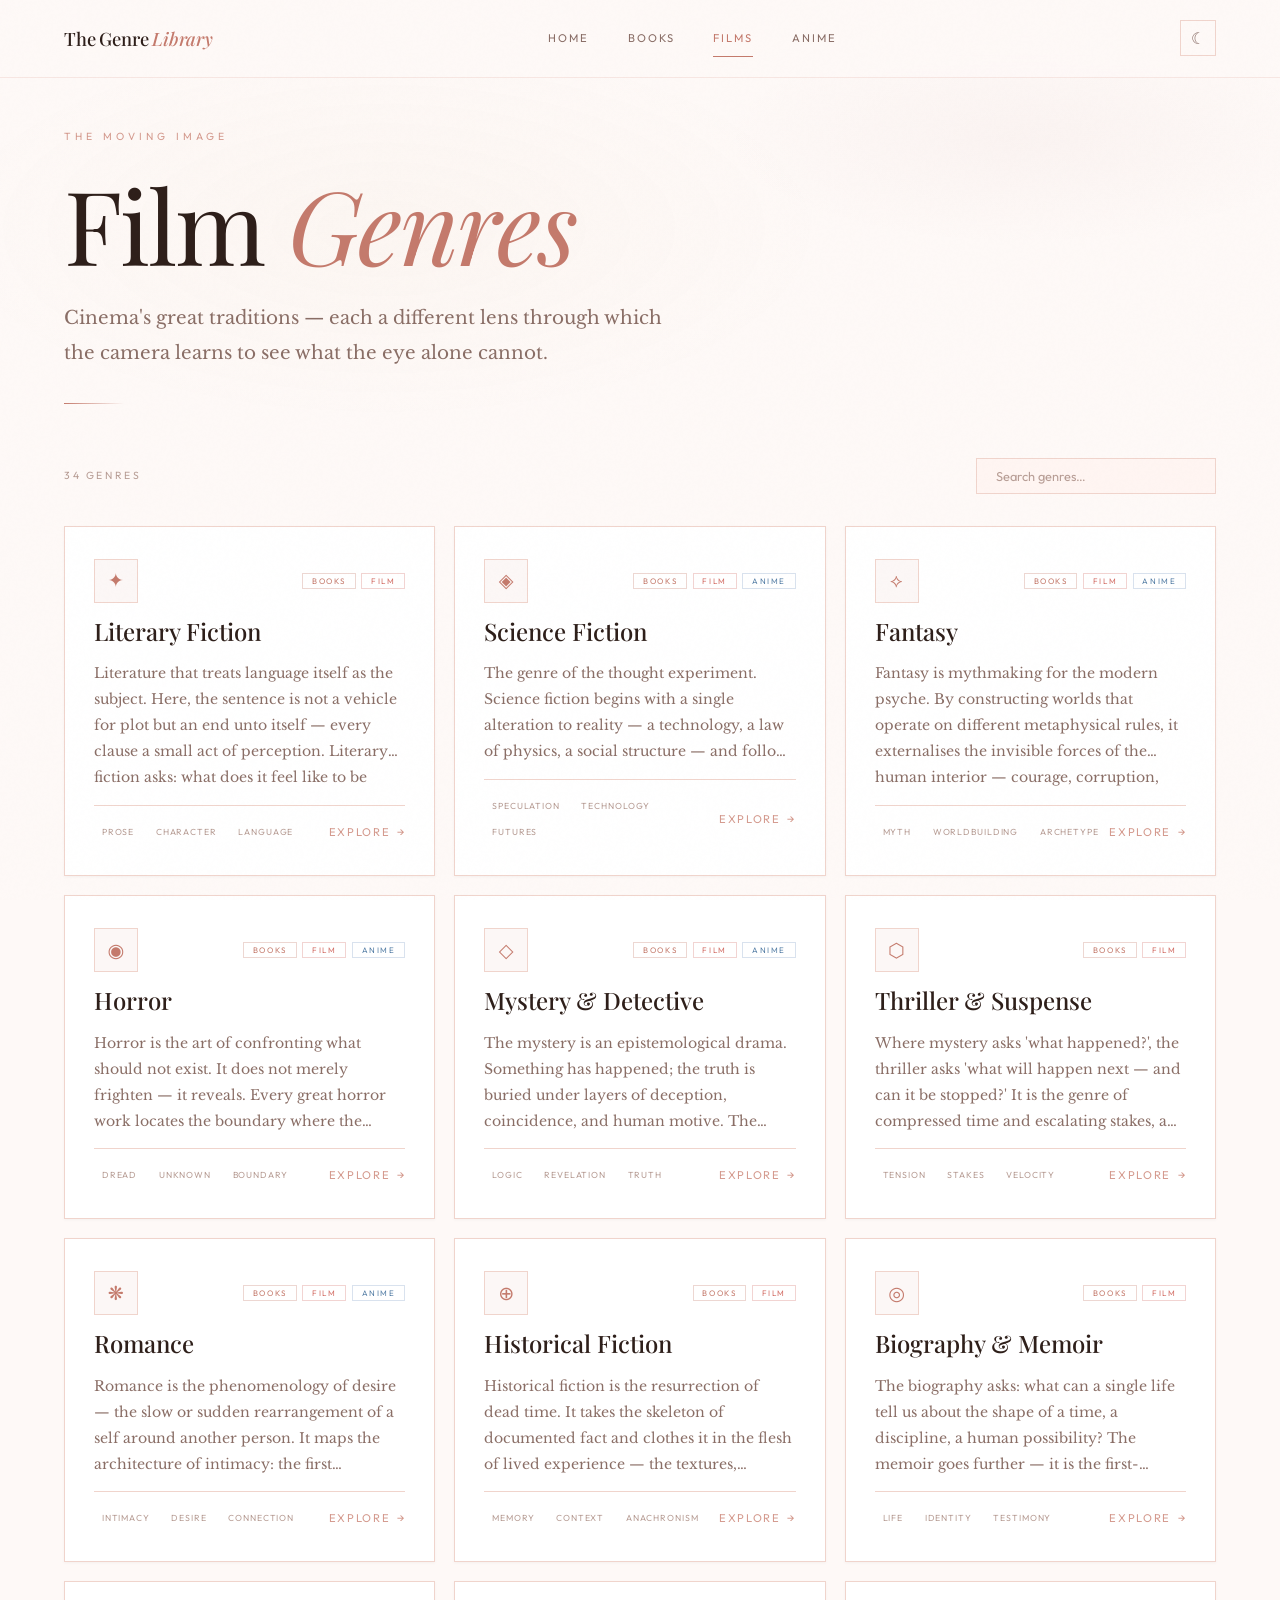
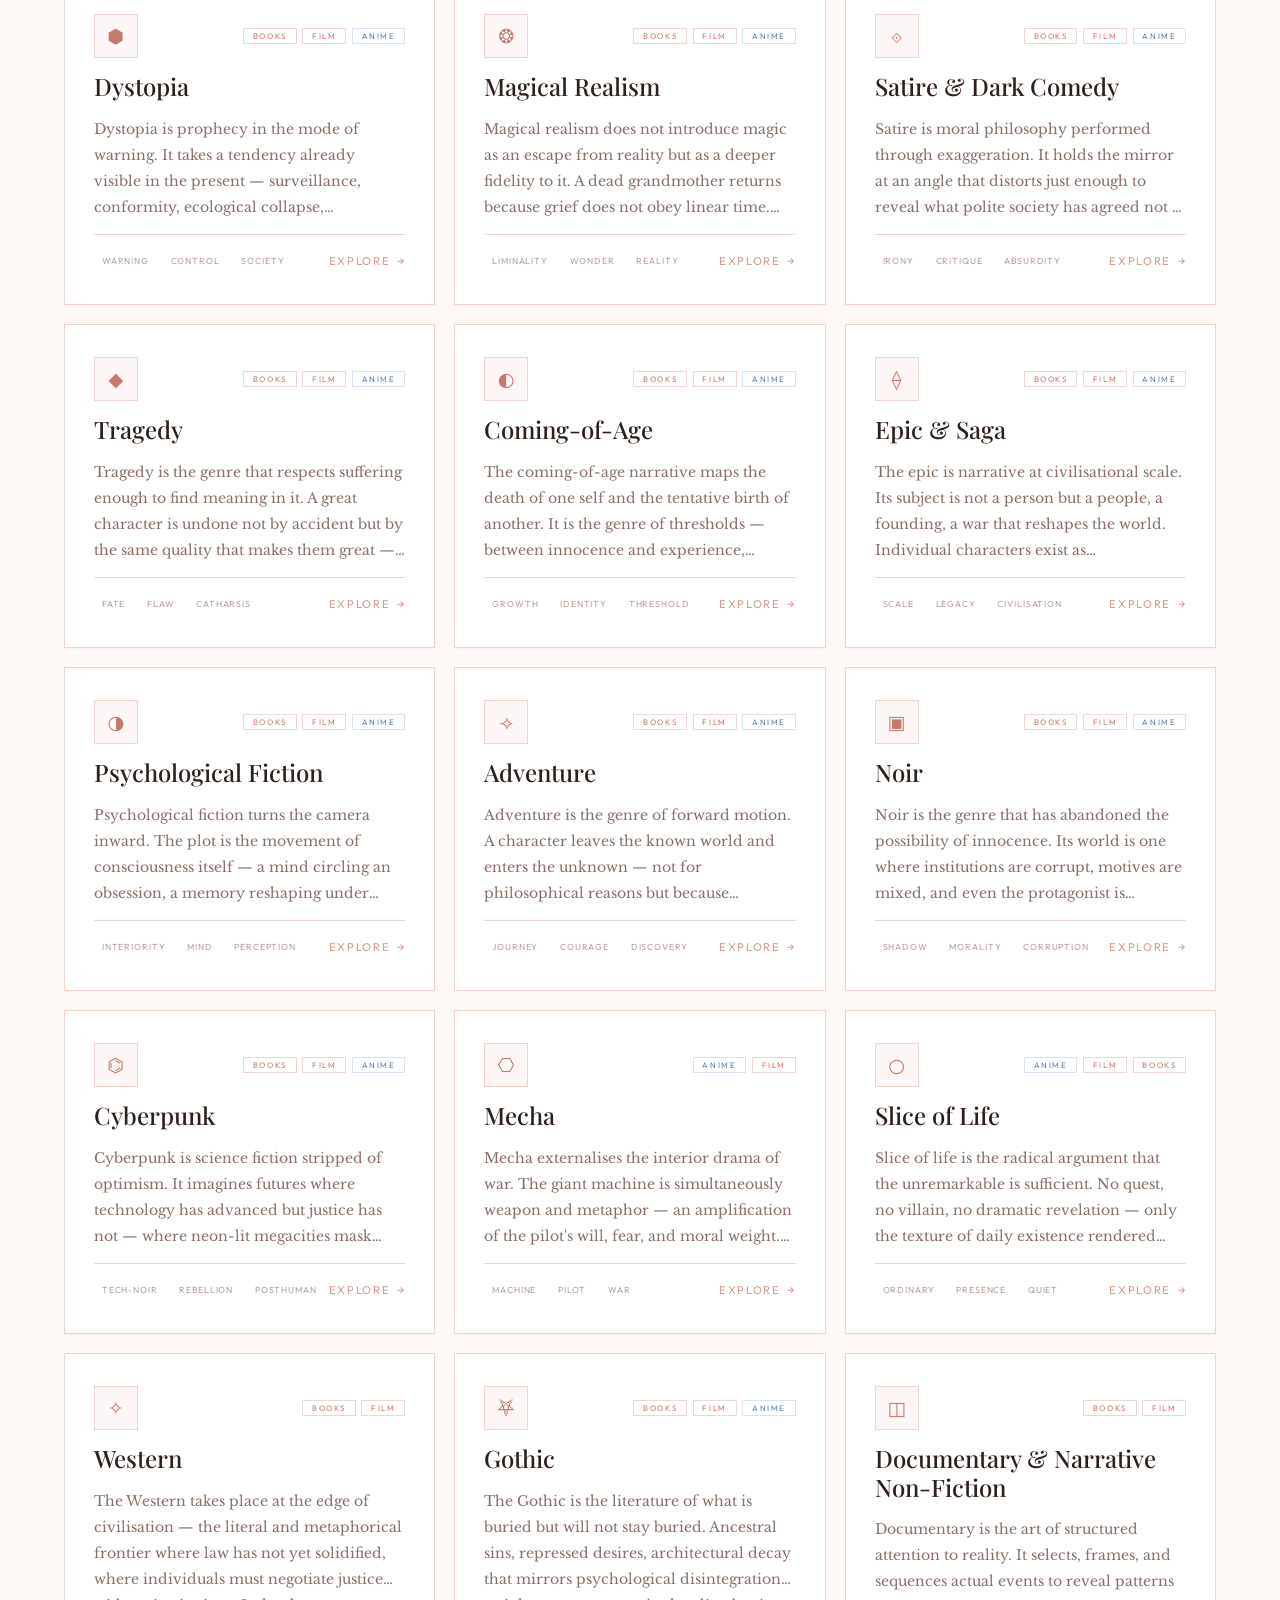
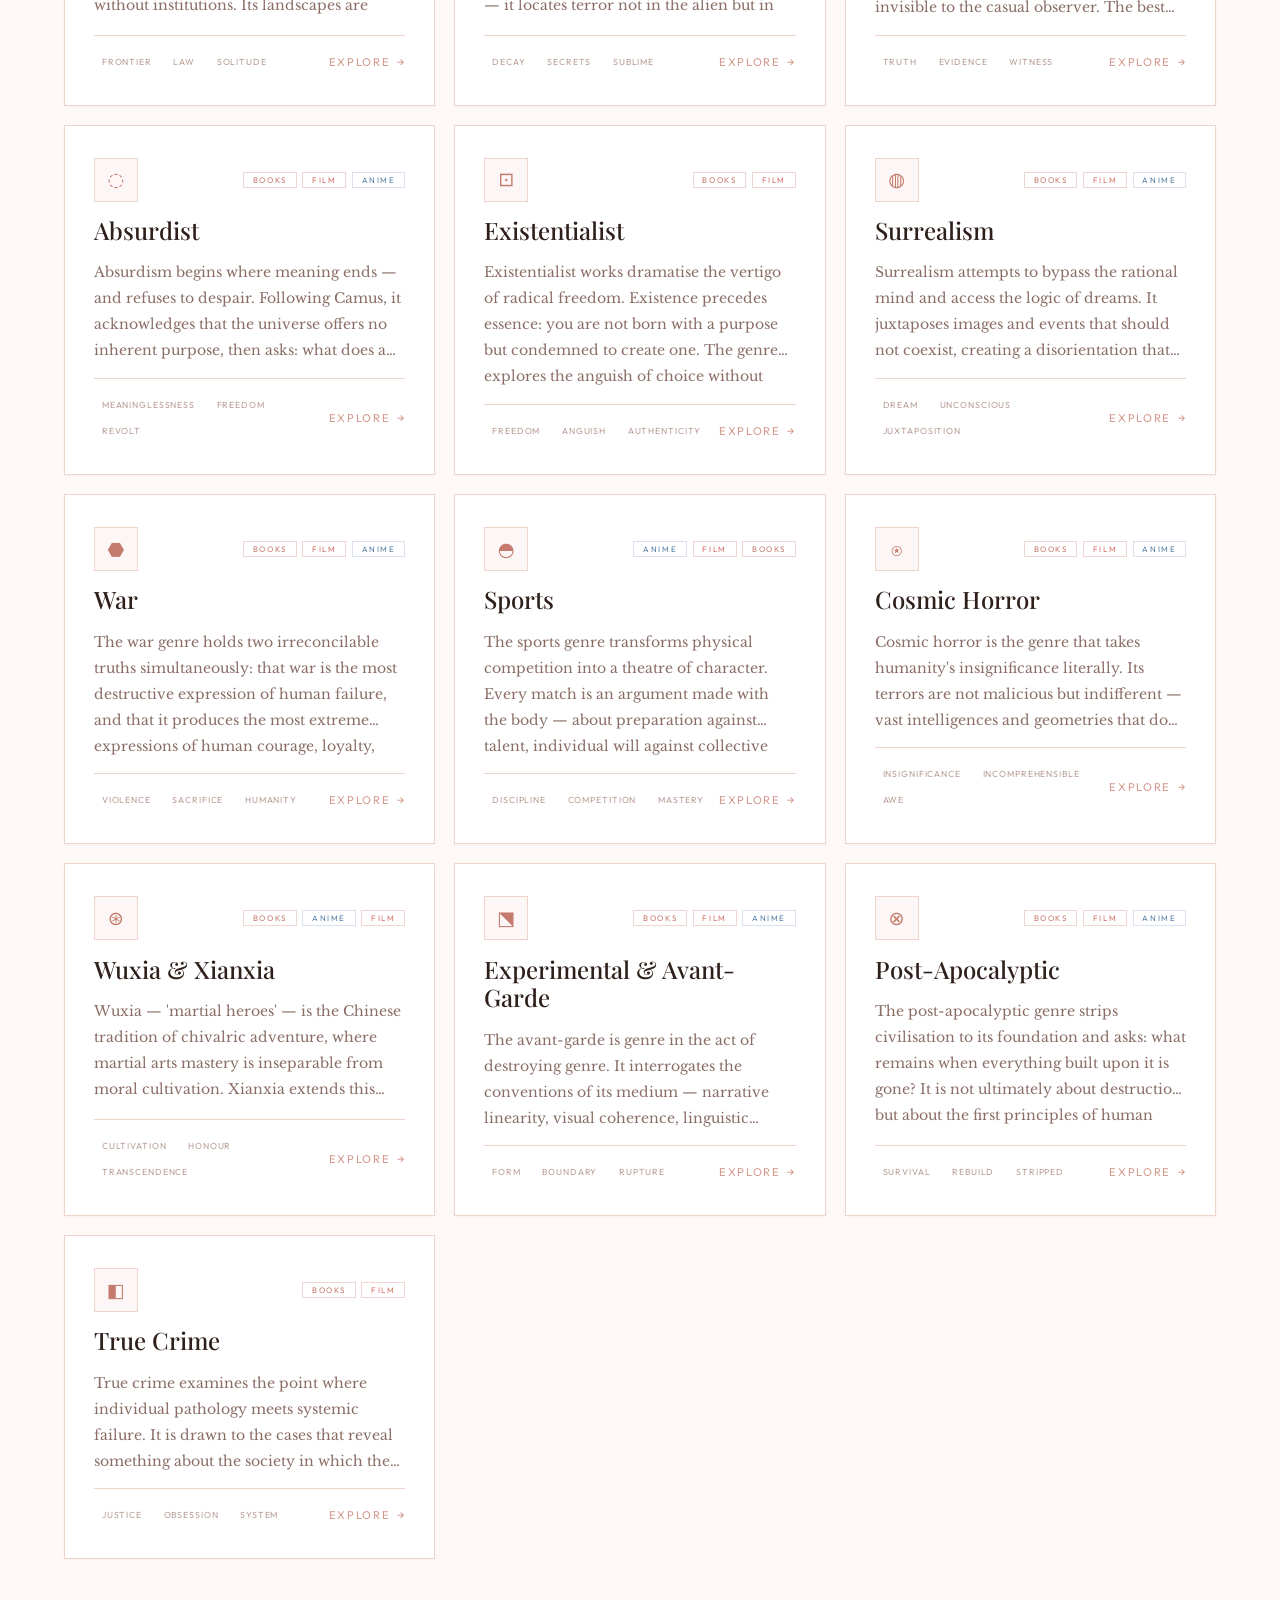
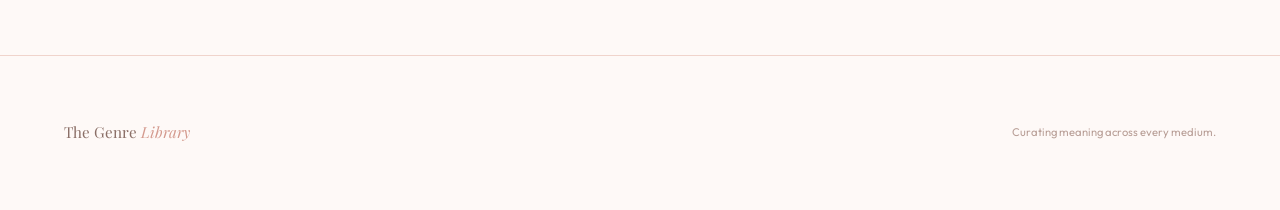
==== commit 50199973: "Implement theme toggle and enhance light theme styles Added theme toggle functionality and updated s" ====
--- a/films.html
+++ b/films.html
@@ -36,6 +36,30 @@
   --display: 'Playfair Display', Georgia, serif;
   --serif: 'Libre Baskerville', Georgia, serif;
   --sans: 'Outfit', system-ui, sans-serif;
+  --grain-opacity: 0.025;
+}
+
+/* ── LIGHT / PASTEL PINK THEME ── */
+[data-theme="light"] {
+  --bg-deep: #fdf6f4;
+  --bg: #fef9f7;
+  --bg-elevated: #fff5f2;
+  --bg-card: #ffffff;
+  --bg-card-hover: #fff0ec;
+  --surface: #fce8e3;
+  --border: #f0d4cc;
+  --border-light: #e8bfb5;
+  --gold: #c47a6c;
+  --gold-bright: #b5584a;
+  --gold-dim: #d49a8e;
+  --gold-faint: rgba(196,122,108,0.06);
+  --crimson: #d4726a;
+  --crimson-soft: #e08a82;
+  --text: #2e1f1a;
+  --text-secondary: #5c403a;
+  --text-dim: #8a6e66;
+  --text-muted: #b89e96;
+  --grain-opacity: 0.012;
   --ease-out-expo: cubic-bezier(0.16, 1, 0.3, 1);
   --ease-out-quart: cubic-bezier(0.25, 1, 0.5, 1);
 }
@@ -64,7 +88,7 @@
   inset: 0;
   pointer-events: none;
   z-index: 9999;
-  opacity: 0.025;
+  opacity: var(--grain-opacity, 0.025);
   background-image: url("data:image/svg+xml,%3Csvg viewBox='0 0 256 256' xmlns='http://www.w3.org/2000/svg'%3E%3Cfilter id='n'%3E%3CfeTurbulence type='fractalNoise' baseFrequency='0.9' numOctaves='4' stitchTiles='stitch'/%3E%3C/filter%3E%3Crect width='100%25' height='100%25' filter='url(%23n)'/%3E%3C/svg%3E");
   background-repeat: repeat;
 }
@@ -142,6 +166,58 @@
 .nav-link:hover::after { transform: scaleX(1); transform-origin: left; }
 .nav-link.active { color: var(--gold); }
 .nav-link.active::after { transform: scaleX(1); }
+
+/* ── Theme Toggle ── */
+.theme-toggle {
+  background: none;
+  border: 1px solid var(--border);
+  width: 36px; height: 36px;
+  display: flex;
+  align-items: center;
+  justify-content: center;
+  cursor: pointer;
+  color: var(--text-dim);
+  font-size: 1rem;
+  transition: all 0.3s;
+  margin-left: 0.5rem;
+  flex-shrink: 0;
+}
+
+.theme-toggle:hover {
+  border-color: var(--gold-dim);
+  color: var(--gold);
+}
+
+/* light mode nav bg */
+[data-theme="light"] .site-nav {
+  background: rgba(254,249,247,0.88);
+  border-bottom-color: rgba(240,212,204,0.5);
+}
+
+[data-theme="light"] .nav-links.open {
+  background: rgba(254,249,247,0.97);
+}
+
+[data-theme="light"] .genre-card {
+  box-shadow: 0 1px 3px rgba(0,0,0,0.04);
+}
+
+[data-theme="light"] .genre-card:hover {
+  box-shadow: 0 16px 50px rgba(180,100,80,0.1), 0 0 0 1px rgba(196,122,108,0.1);
+}
+
+[data-theme="light"] ::selection {
+  background: var(--gold);
+  color: #fff;
+}
+
+[data-theme="light"] .card-badge.books { border-color: rgba(196,122,108,0.3); color: var(--gold); }
+[data-theme="light"] .card-badge.film { border-color: rgba(212,114,106,0.3); color: var(--crimson); }
+[data-theme="light"] .card-badge.anime { border-color: rgba(130,160,200,0.3); color: #5a82a8; }
+
+[data-theme="light"] .stat-item { background: #fff5f2; }
+[data-theme="light"] .cta-primary { background: var(--gold); color: #fff; }
+[data-theme="light"] .cta-primary:hover { box-shadow: 0 8px 30px rgba(196,122,108,0.25); }
 
 /* ── Mobile Nav ── */
 .nav-toggle {
@@ -836,6 +912,7 @@
       <a href="films.html" class="nav-link" data-page="films">Films</a>
       <a href="anime.html" class="nav-link" data-page="anime">Anime</a>
     </div>
+    <button class="theme-toggle" aria-label="Toggle theme">☀</button>
   </nav>
 
   <div class="page-content">
@@ -1307,41 +1384,62 @@
   });
 }
 
-// ═══ Navigation Component ═══
+// ═══ Navigation + Theme Toggle ═══
+
 function initNav(activePage) {
   const nav = document.querySelector('.site-nav');
   if (!nav) return;
 
-  // Highlight active link
   nav.querySelectorAll('.nav-link').forEach(link => {
     if (link.dataset.page === activePage) link.classList.add('active');
   });
 
-  // Mobile toggle
   const toggle = nav.querySelector('.nav-toggle');
   const links = nav.querySelector('.nav-links');
   if (toggle && links) {
-    toggle.addEventListener('click', () => {
-      links.classList.toggle('open');
-    });
-    // close on link click
+    toggle.addEventListener('click', () => links.classList.toggle('open'));
     links.querySelectorAll('.nav-link').forEach(l => {
       l.addEventListener('click', () => links.classList.remove('open'));
     });
   }
 
-  // Shrink nav on scroll
-  let lastScroll = 0;
   window.addEventListener('scroll', () => {
-    const y = window.scrollY;
-    if (y > 80) {
+    if (window.scrollY > 80) {
       nav.style.padding = '0.8rem clamp(1.5rem, 5vw, 4rem)';
     } else {
       nav.style.padding = '1.2rem clamp(1.5rem, 5vw, 4rem)';
     }
-    lastScroll = y;
   });
-}
+
+  // Theme Toggle
+  const themeBtn = nav.querySelector('.theme-toggle');
+  if (!themeBtn) return;
+
+  function getTheme() {
+    const saved = localStorage.getItem('genre-lib-theme');
+    if (saved) return saved;
+    return window.matchMedia('(prefers-color-scheme: light)').matches ? 'light' : 'dark';
+  }
+
+  function applyTheme(theme) {
+    document.documentElement.setAttribute('data-theme', theme);
+    localStorage.setItem('genre-lib-theme', theme);
+    themeBtn.textContent = theme === 'light' ? '☾' : '☀';
+    themeBtn.title = theme === 'light' ? 'Switch to dark mode' : 'Switch to light mode';
+  }
+
+  applyTheme(getTheme());
+  themeBtn.addEventListener('click', () => {
+    const current = document.documentElement.getAttribute('data-theme') || 'dark';
+    applyTheme(current === 'dark' ? 'light' : 'dark');
+  });
+}
+
+// Apply saved theme immediately to prevent flash
+(function() {
+  const saved = localStorage.getItem('genre-lib-theme');
+  if (saved) document.documentElement.setAttribute('data-theme', saved);
+})();
 
 </script>
   <script>
